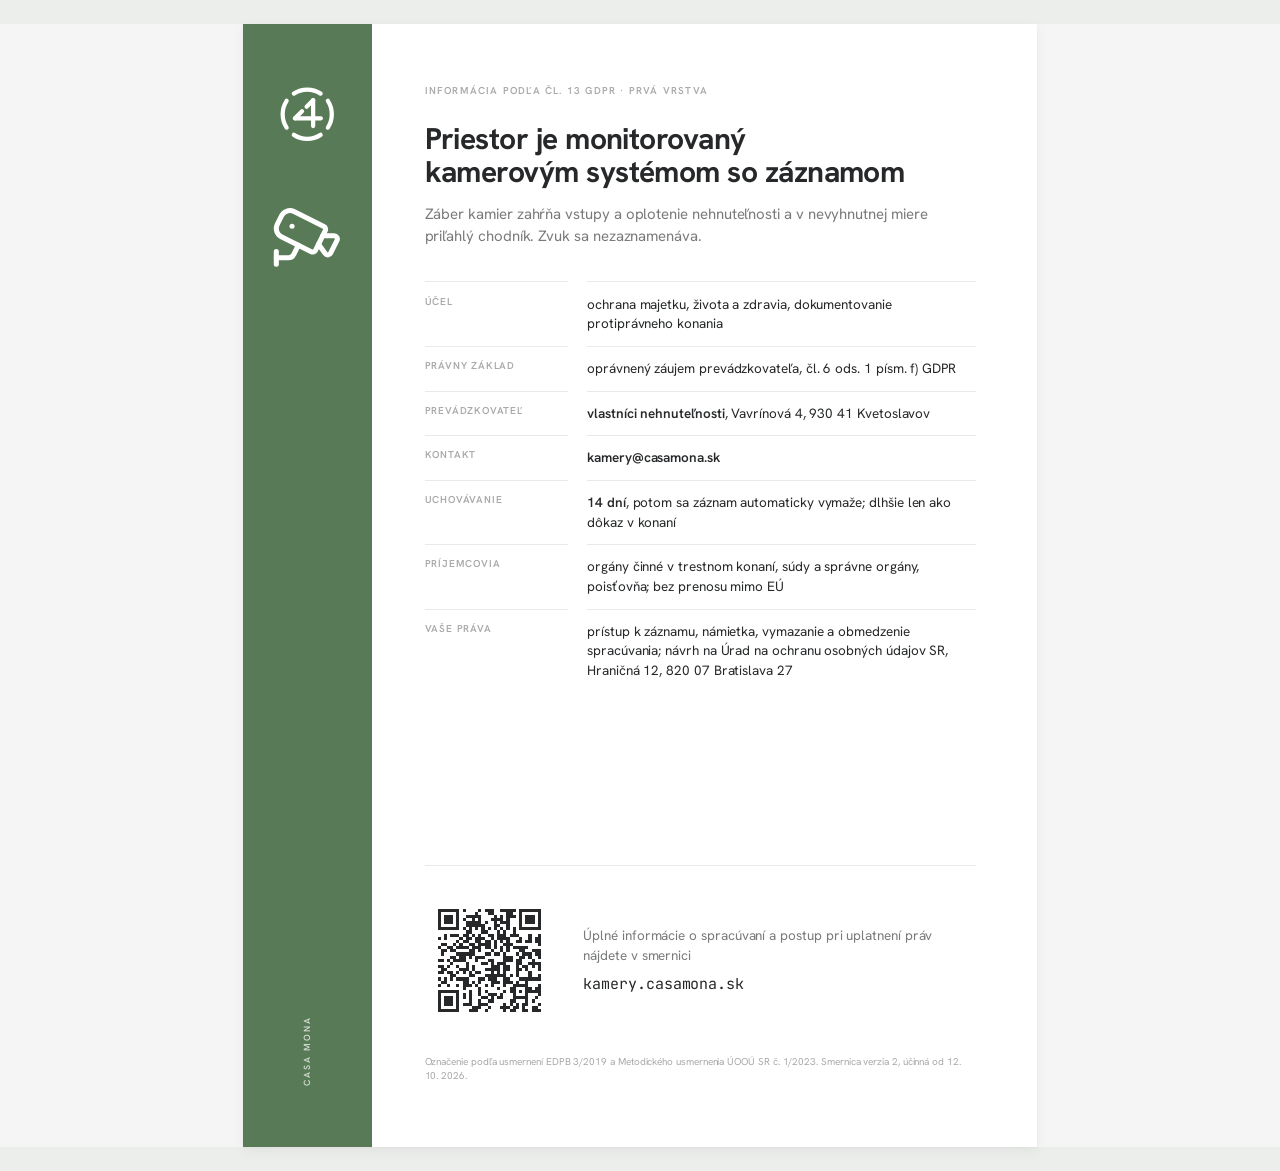
==== tabula.html @ 75944fa1 "Set the directive and the monitored-area sign in the Casa Mona design system" ====
<!doctype html>
<html lang="sk">
<head>
    <meta charset="utf-8">
    <meta name="viewport" content="width=device-width, initial-scale=1">
    <title>Priestor monitorovaný kamerovým systémom — označenie</title>
    <link rel="stylesheet" href="casa-mona/casa-mona.css">
    <link rel="stylesheet" href="tabula.css">
</head>
<body>

<main class="tabula">
<aside class="tabula-pruh">
<svg class="logo" viewBox="0 0 48 48" aria-hidden="true"><g fill="none" stroke="currentColor" stroke-width="3.38" stroke-linecap="round"><path d="M34.62 40.36A19.5 19.5 0 0 1 13.38 40.36"></path><path d="M7.64 34.62A19.5 19.5 0 0 1 7.64 13.38"></path><path d="M13.38 7.64A19.5 19.5 0 0 1 34.62 7.64"></path><path d="M40.36 13.38A19.5 19.5 0 0 1 40.36 34.62"></path></g><g fill="none" stroke="currentColor" stroke-width="4.68" stroke-linecap="round" stroke-linejoin="round" transform="translate(24 24) scale(0.72) translate(-24 -24)"><path d="M30.5 8.5 23.3 15.7"></path><path d="M18.3 20.7 10.5 28.5"></path><path d="M10.5 28.5H39"></path><path d="M30.5 8.5V37"></path></g></svg>
<svg class="pikto" viewBox="0 0 24 24" fill="none" stroke="currentColor" stroke-width="1.6" stroke-linecap="round" stroke-linejoin="round" role="img" aria-label="Kamerový systém"><path d="M16.75 12h3.632a1 1 0 0 1 .894 1.447l-2.034 4.069a1 1 0 0 1-1.708.134l-2.124-2.97"/><path d="M17.106 9.053a1 1 0 0 1 .447 1.341l-3.106 6.211a1 1 0 0 1-1.342.447L3.61 12.3a2.92 2.92 0 0 1-1.3-3.91L3.69 5.6a2.92 2.92 0 0 1 3.92-1.3z"/><path d="M2 19h3.76a2 2 0 0 0 1.8-1.1L9 15"/><path d="M2 21v-4"/><path d="M7 9h.01"/></svg>
<span class="znacka">Casa Mona</span>
</aside>
<div class="tabula-obsah">
<p class="tabula-eyebrow">Informácia podľa čl. 13 GDPR · prvá vrstva</p>
<h1>Priestor je monitorovaný kamerovým systémom so záznamom</h1>
<p class="tabula-sub">Záber kamier zahŕňa vstupy a oplotenie nehnuteľnosti a v nevyhnutnej miere priľahlý chodník. Zvuk sa nezaznamenáva.</p>
<dl>
<dt>Účel</dt><dd>ochrana majetku, života a zdravia, dokumentovanie protiprávneho konania</dd>
<dt>Právny základ</dt><dd>oprávnený záujem prevádzkovateľa, čl. 6 ods. 1 písm. f) GDPR</dd>
<dt>Prevádzkovateľ</dt><dd><b>vlastníci nehnuteľnosti</b>, Vavrínová 4, 930 41 Kvetoslavov</dd>
<dt>Kontakt</dt><dd><b>kamery@casamona.sk</b></dd>
<dt>Uchovávanie</dt><dd><b>14 dní</b>, potom sa záznam automaticky vymaže; dlhšie len ako dôkaz v konaní</dd>
<dt>Príjemcovia</dt><dd>orgány činné v trestnom konaní, súdy a správne orgány, poisťovňa; bez prenosu mimo EÚ</dd>
<dt>Vaše práva</dt><dd>prístup k záznamu, námietka, vymazanie a obmedzenie spracúvania; návrh na Úrad na ochranu osobných údajov SR, Hraničná 12, 820 07 Bratislava 27</dd>
</dl>
<div class="tabula-qr">
<svg viewBox="0 0 41 41" shape-rendering="crispEdges" role="img" aria-label="QR kód s adresou smernice"><path fill="#FFFFFF" d="M0 0h41v41H0z"/><path stroke="#26282A" d="M4 4.5h7m1 0h1m4 0h1m1 0h3m2 0h5m1 0h7M4 5.5h1m5 0h1m5 0h1m3 0h2m4 0h2m2 0h1m5 0h1M4 6.5h1m1 0h3m1 0h1m2 0h5m4 0h1m1 0h1m1 0h3m1 0h1m1 0h3m1 0h1M4 7.5h1m1 0h3m1 0h1m1 0h1m2 0h1m1 0h1m3 0h4m1 0h1m3 0h1m1 0h3m1 0h1M4 8.5h1m1 0h3m1 0h1m2 0h5m1 0h1m2 0h1m1 0h3m3 0h1m1 0h3m1 0h1M4 9.5h1m5 0h1m2 0h6m3 0h2m2 0h1m3 0h1m5 0h1M4 10.5h7m1 0h1m1 0h1m1 0h1m1 0h1m1 0h1m1 0h1m1 0h1m1 0h1m1 0h1m1 0h7M13 11.5h2m3 0h2m3 0h1m1 0h1m2 0h1M6 12.5h1m1 0h3m1 0h2m1 0h1m1 0h1m2 0h2m1 0h3m1 0h3m3 0h1m2 0h1M4 13.5h1m1 0h1m4 0h1m1 0h2m1 0h3m2 0h1m1 0h4m3 0h1m2 0h1m1 0h2M10 14.5h1m1 0h2m2 0h2m1 0h2m1 0h1m1 0h1m1 0h1m2 0h2m1 0h2m1 0h2M5 15.5h2m2 0h1m1 0h1m2 0h2m1 0h4m1 0h1m2 0h3m8 0h1M4 16.5h1m2 0h2m1 0h4m1 0h3m1 0h2m1 0h1m1 0h1m1 0h1m1 0h5M5 17.5h2m1 0h2m4 0h2m1 0h1m3 0h1m2 0h1m1 0h1m3 0h2m2 0h3M5 18.5h1m4 0h6m3 0h2m1 0h2m1 0h1m3 0h1m1 0h3m1 0h2M8 19.5h2m1 0h2m1 0h1m1 0h3m6 0h3m2 0h2m1 0h1m2 0h1M4 20.5h2m1 0h1m1 0h4m3 0h1m3 0h2m3 0h3m1 0h2m3 0h1M8 21.5h1m4 0h1m4 0h2m1 0h1m1 0h3m3 0h2m2 0h4M4 22.5h2m1 0h1m2 0h1m2 0h1m1 0h1m5 0h3m1 0h2m2 0h1m1 0h2m1 0h1m1 0h1M5 23.5h2m4 0h3m1 0h1m3 0h5m1 0h2m2 0h2m1 0h1m3 0h1M4 24.5h2m1 0h2m1 0h1m1 0h1m1 0h1m1 0h2m3 0h1m1 0h1m1 0h1m3 0h1m3 0h1M8 25.5h2m4 0h2m3 0h7m1 0h1m1 0h1m3 0h1m2 0h1M4 26.5h1m1 0h1m1 0h1m1 0h4m3 0h2m1 0h3m2 0h2m3 0h7M5 27.5h2m5 0h2m1 0h1m1 0h1m3 0h3m1 0h3m1 0h1m2 0h1M4 28.5h1m2 0h1m2 0h1m1 0h3m1 0h1m2 0h1m1 0h1m3 0h1m2 0h5m3 0h1M12 29.5h1m4 0h1m5 0h1m3 0h2m3 0h2m1 0h2M4 30.5h7m3 0h1m2 0h1m1 0h1m5 0h1m1 0h2m1 0h1m1 0h5M4 31.5h1m5 0h1m1 0h1m1 0h1m2 0h1m2 0h3m1 0h1m3 0h1m3 0h1m3 0h1M4 32.5h1m1 0h3m1 0h1m1 0h1m1 0h1m3 0h2m1 0h1m1 0h2m3 0h5m2 0h1M4 33.5h1m1 0h3m1 0h1m3 0h1m2 0h1m2 0h2m5 0h2m3 0h1m1 0h1M4 34.5h1m1 0h3m1 0h1m1 0h3m2 0h3m5 0h1m1 0h1m1 0h1m1 0h2m3 0h1M4 35.5h1m5 0h1m4 0h3m2 0h1m3 0h3m1 0h2m1 0h1m2 0h2M4 36.5h7m3 0h3m2 0h1m5 0h1m1 0h2m2 0h2m1 0h3"/></svg>
<p>Úplné informácie o spracúvaní a postup pri uplatnení práv nájdete v smernici<span class="url">kamery.casamona.sk</span></p>
</div>
<p class="tabula-pata">Označenie podľa usmernení EDPB 3/2019 a Metodického usmernenia ÚOOÚ SR č. 1/2023. Smernica verzia 2, účinná od 12. 10. 2026.</p>
</div>
</main>

</body>
</html>
---- casa-mona/casa-mona.css ----
@font-face{font-family:Hanken Grotesk Variable;font-style:normal;font-display:swap;font-weight:100 900;src:url("./pisma/hanken-grotesk-cyrillic-ext-wght-normal.woff2") format("woff2-variations");unicode-range:U+0460-052F,U+1C80-1C8A,U+20B4,U+2DE0-2DFF,U+A640-A69F,U+FE2E-FE2F}@font-face{font-family:Hanken Grotesk Variable;font-style:normal;font-display:swap;font-weight:100 900;src:url("./pisma/hanken-grotesk-vietnamese-wght-normal.woff2") format("woff2-variations");unicode-range:U+0102-0103,U+0110-0111,U+0128-0129,U+0168-0169,U+01A0-01A1,U+01AF-01B0,U+0300-0301,U+0303-0304,U+0308-0309,U+0323,U+0329,U+1EA0-1EF9,U+20AB}@font-face{font-family:Hanken Grotesk Variable;font-style:normal;font-display:swap;font-weight:100 900;src:url("./pisma/hanken-grotesk-latin-ext-wght-normal.woff2") format("woff2-variations");unicode-range:U+0100-02BA,U+02BD-02C5,U+02C7-02CC,U+02CE-02D7,U+02DD-02FF,U+0304,U+0308,U+0329,U+1D00-1DBF,U+1E00-1E9F,U+1EF2-1EFF,U+2020,U+20A0-20AB,U+20AD-20C0,U+2113,U+2C60-2C7F,U+A720-A7FF}@font-face{font-family:Hanken Grotesk Variable;font-style:normal;font-display:swap;font-weight:100 900;src:url("./pisma/hanken-grotesk-latin-wght-normal.woff2") format("woff2-variations");unicode-range:U+0000-00FF,U+0131,U+0152-0153,U+02BB-02BC,U+02C6,U+02DA,U+02DC,U+0304,U+0308,U+0329,U+2000-206F,U+20AC,U+2122,U+2191,U+2193,U+2212,U+2215,U+FEFF,U+FFFD}@font-face{font-family:Hanken Grotesk;font-style:normal;font-display:swap;font-weight:100 900;src:url("./pisma/hanken-grotesk-cyrillic-ext-wght-normal.woff2") format("woff2-variations");unicode-range:U+0460-052F,U+1C80-1C8A,U+20B4,U+2DE0-2DFF,U+A640-A69F,U+FE2E-FE2F}@font-face{font-family:Hanken Grotesk;font-style:normal;font-display:swap;font-weight:100 900;src:url("./pisma/hanken-grotesk-vietnamese-wght-normal.woff2") format("woff2-variations");unicode-range:U+0102-0103,U+0110-0111,U+0128-0129,U+0168-0169,U+01A0-01A1,U+01AF-01B0,U+0300-0301,U+0303-0304,U+0308-0309,U+0323,U+0329,U+1EA0-1EF9,U+20AB}@font-face{font-family:Hanken Grotesk;font-style:normal;font-display:swap;font-weight:100 900;src:url("./pisma/hanken-grotesk-latin-ext-wght-normal.woff2") format("woff2-variations");unicode-range:U+0100-02BA,U+02BD-02C5,U+02C7-02CC,U+02CE-02D7,U+02DD-02FF,U+0304,U+0308,U+0329,U+1D00-1DBF,U+1E00-1E9F,U+1EF2-1EFF,U+2020,U+20A0-20AB,U+20AD-20C0,U+2113,U+2C60-2C7F,U+A720-A7FF}@font-face{font-family:Hanken Grotesk;font-style:normal;font-display:swap;font-weight:100 900;src:url("./pisma/hanken-grotesk-latin-wght-normal.woff2") format("woff2-variations");unicode-range:U+0000-00FF,U+0131,U+0152-0153,U+02BB-02BC,U+02C6,U+02DA,U+02DC,U+0304,U+0308,U+0329,U+2000-206F,U+20AC,U+2122,U+2191,U+2193,U+2212,U+2215,U+FEFF,U+FFFD}@font-face{font-family:JetBrains Mono Variable;font-style:normal;font-display:swap;font-weight:100 800;src:url("./pisma/jetbrains-mono-cyrillic-ext-wght-normal.woff2") format("woff2-variations");unicode-range:U+0460-052F,U+1C80-1C8A,U+20B4,U+2DE0-2DFF,U+A640-A69F,U+FE2E-FE2F}@font-face{font-family:JetBrains Mono Variable;font-style:normal;font-display:swap;font-weight:100 800;src:url("./pisma/jetbrains-mono-cyrillic-wght-normal.woff2") format("woff2-variations");unicode-range:U+0301,U+0400-045F,U+0490-0491,U+04B0-04B1,U+2116}@font-face{font-family:JetBrains Mono Variable;font-style:normal;font-display:swap;font-weight:100 800;src:url("./pisma/jetbrains-mono-greek-wght-normal.woff2") format("woff2-variations");unicode-range:U+0370-0377,U+037A-037F,U+0384-038A,U+038C,U+038E-03A1,U+03A3-03FF}@font-face{font-family:JetBrains Mono Variable;font-style:normal;font-display:swap;font-weight:100 800;src:url("./pisma/jetbrains-mono-vietnamese-wght-normal.woff2") format("woff2-variations");unicode-range:U+0102-0103,U+0110-0111,U+0128-0129,U+0168-0169,U+01A0-01A1,U+01AF-01B0,U+0300-0301,U+0303-0304,U+0308-0309,U+0323,U+0329,U+1EA0-1EF9,U+20AB}@font-face{font-family:JetBrains Mono Variable;font-style:normal;font-display:swap;font-weight:100 800;src:url("./pisma/jetbrains-mono-latin-ext-wght-normal.woff2") format("woff2-variations");unicode-range:U+0100-02BA,U+02BD-02C5,U+02C7-02CC,U+02CE-02D7,U+02DD-02FF,U+0304,U+0308,U+0329,U+1D00-1DBF,U+1E00-1E9F,U+1EF2-1EFF,U+2020,U+20A0-20AB,U+20AD-20C0,U+2113,U+2C60-2C7F,U+A720-A7FF}@font-face{font-family:JetBrains Mono Variable;font-style:normal;font-display:swap;font-weight:100 800;src:url("./pisma/jetbrains-mono-latin-wght-normal.woff2") format("woff2-variations");unicode-range:U+0000-00FF,U+0131,U+0152-0153,U+02BB-02BC,U+02C6,U+02DA,U+02DC,U+0304,U+0308,U+0329,U+2000-206F,U+20AC,U+2122,U+2191,U+2193,U+2212,U+2215,U+FEFF,U+FFFD}@font-face{font-family:JetBrains Mono;font-style:normal;font-display:swap;font-weight:100 800;src:url("./pisma/jetbrains-mono-cyrillic-ext-wght-normal.woff2") format("woff2-variations");unicode-range:U+0460-052F,U+1C80-1C8A,U+20B4,U+2DE0-2DFF,U+A640-A69F,U+FE2E-FE2F}@font-face{font-family:JetBrains Mono;font-style:normal;font-display:swap;font-weight:100 800;src:url("./pisma/jetbrains-mono-cyrillic-wght-normal.woff2") format("woff2-variations");unicode-range:U+0301,U+0400-045F,U+0490-0491,U+04B0-04B1,U+2116}@font-face{font-family:JetBrains Mono;font-style:normal;font-display:swap;font-weight:100 800;src:url("./pisma/jetbrains-mono-greek-wght-normal.woff2") format("woff2-variations");unicode-range:U+0370-0377,U+037A-037F,U+0384-038A,U+038C,U+038E-03A1,U+03A3-03FF}@font-face{font-family:JetBrains Mono;font-style:normal;font-display:swap;font-weight:100 800;src:url("./pisma/jetbrains-mono-vietnamese-wght-normal.woff2") format("woff2-variations");unicode-range:U+0102-0103,U+0110-0111,U+0128-0129,U+0168-0169,U+01A0-01A1,U+01AF-01B0,U+0300-0301,U+0303-0304,U+0308-0309,U+0323,U+0329,U+1EA0-1EF9,U+20AB}@font-face{font-family:JetBrains Mono;font-style:normal;font-display:swap;font-weight:100 800;src:url("./pisma/jetbrains-mono-latin-ext-wght-normal.woff2") format("woff2-variations");unicode-range:U+0100-02BA,U+02BD-02C5,U+02C7-02CC,U+02CE-02D7,U+02DD-02FF,U+0304,U+0308,U+0329,U+1D00-1DBF,U+1E00-1E9F,U+1EF2-1EFF,U+2020,U+20A0-20AB,U+20AD-20C0,U+2113,U+2C60-2C7F,U+A720-A7FF}@font-face{font-family:JetBrains Mono;font-style:normal;font-display:swap;font-weight:100 800;src:url("./pisma/jetbrains-mono-latin-wght-normal.woff2") format("woff2-variations");unicode-range:U+0000-00FF,U+0131,U+0152-0153,U+02BB-02BC,U+02C6,U+02DA,U+02DC,U+0304,U+0308,U+0329,U+2000-206F,U+20AC,U+2122,U+2191,U+2193,U+2212,U+2215,U+FEFF,U+FFFD}@font-face{font-family:Montserrat Variable;font-style:normal;font-display:swap;font-weight:100 900;src:url("./pisma/montserrat-cyrillic-ext-wght-normal.woff2") format("woff2-variations");unicode-range:U+0460-052F,U+1C80-1C8A,U+20B4,U+2DE0-2DFF,U+A640-A69F,U+FE2E-FE2F}@font-face{font-family:Montserrat Variable;font-style:normal;font-display:swap;font-weight:100 900;src:url("./pisma/montserrat-cyrillic-wght-normal.woff2") format("woff2-variations");unicode-range:U+0301,U+0400-045F,U+0490-0491,U+04B0-04B1,U+2116}@font-face{font-family:Montserrat Variable;font-style:normal;font-display:swap;font-weight:100 900;src:url("./pisma/montserrat-vietnamese-wght-normal.woff2") format("woff2-variations");unicode-range:U+0102-0103,U+0110-0111,U+0128-0129,U+0168-0169,U+01A0-01A1,U+01AF-01B0,U+0300-0301,U+0303-0304,U+0308-0309,U+0323,U+0329,U+1EA0-1EF9,U+20AB}@font-face{font-family:Montserrat Variable;font-style:normal;font-display:swap;font-weight:100 900;src:url("./pisma/montserrat-latin-ext-wght-normal.woff2") format("woff2-variations");unicode-range:U+0100-02BA,U+02BD-02C5,U+02C7-02CC,U+02CE-02D7,U+02DD-02FF,U+0304,U+0308,U+0329,U+1D00-1DBF,U+1E00-1E9F,U+1EF2-1EFF,U+2020,U+20A0-20AB,U+20AD-20C0,U+2113,U+2C60-2C7F,U+A720-A7FF}@font-face{font-family:Montserrat Variable;font-style:normal;font-display:swap;font-weight:100 900;src:url("./pisma/montserrat-latin-wght-normal.woff2") format("woff2-variations");unicode-range:U+0000-00FF,U+0131,U+0152-0153,U+02BB-02BC,U+02C6,U+02DA,U+02DC,U+0304,U+0308,U+0329,U+2000-206F,U+20AC,U+2122,U+2191,U+2193,U+2212,U+2215,U+FEFF,U+FFFD}@font-face{font-family:Montserrat;font-style:normal;font-display:swap;font-weight:100 900;src:url("./pisma/montserrat-cyrillic-ext-wght-normal.woff2") format("woff2-variations");unicode-range:U+0460-052F,U+1C80-1C8A,U+20B4,U+2DE0-2DFF,U+A640-A69F,U+FE2E-FE2F}@font-face{font-family:Montserrat;font-style:normal;font-display:swap;font-weight:100 900;src:url("./pisma/montserrat-cyrillic-wght-normal.woff2") format("woff2-variations");unicode-range:U+0301,U+0400-045F,U+0490-0491,U+04B0-04B1,U+2116}@font-face{font-family:Montserrat;font-style:normal;font-display:swap;font-weight:100 900;src:url("./pisma/montserrat-vietnamese-wght-normal.woff2") format("woff2-variations");unicode-range:U+0102-0103,U+0110-0111,U+0128-0129,U+0168-0169,U+01A0-01A1,U+01AF-01B0,U+0300-0301,U+0303-0304,U+0308-0309,U+0323,U+0329,U+1EA0-1EF9,U+20AB}@font-face{font-family:Montserrat;font-style:normal;font-display:swap;font-weight:100 900;src:url("./pisma/montserrat-latin-ext-wght-normal.woff2") format("woff2-variations");unicode-range:U+0100-02BA,U+02BD-02C5,U+02C7-02CC,U+02CE-02D7,U+02DD-02FF,U+0304,U+0308,U+0329,U+1D00-1DBF,U+1E00-1E9F,U+1EF2-1EFF,U+2020,U+20A0-20AB,U+20AD-20C0,U+2113,U+2C60-2C7F,U+A720-A7FF}@font-face{font-family:Montserrat;font-style:normal;font-display:swap;font-weight:100 900;src:url("./pisma/montserrat-latin-wght-normal.woff2") format("woff2-variations");unicode-range:U+0000-00FF,U+0131,U+0152-0153,U+02BB-02BC,U+02C6,U+02DA,U+02DC,U+0304,U+0308,U+0329,U+2000-206F,U+20AC,U+2122,U+2191,U+2193,U+2212,U+2215,U+FEFF,U+FFFD}:root{--gray-25:#FBFCFB;--gray-50:#F4F5F4;--gray-100:#ECEEEC;--gray-200:#E0E2E0;--gray-300:#C8CBC8;--gray-400:#A7A5A0;--gray-500:#898781;--gray-600:#6B6964;--gray-700:#4E4D49;--gray-800:#37383A;--gray-900:#26282A;--gray-950:#1B1D1F;--ink:#26282A;--accent-200:#D1DFCD;--accent-300:#A6C29F;--accent-400:#7C9F72;--accent:#587A56;--accent-hover:#486A46;--accent-active:#3F5D3E;--accent-700:#354E33;--on-accent:#FFFFFF;--btn-bg:var(--accent);--btn-bg-hover:var(--accent-hover);--btn-bg-active:var(--accent-active);--btn-fg:#FFFFFF;--tint-accent:rgba(88,122,86,.12);--tint-accent-strong:rgba(88,122,86,.22);--state-light:#DE9E33;--state-light-fg:#9C6E1E;--tint-light:rgba(222,158,51,.16);--state-heat:#C24E2E;--tint-heat:rgba(194,78,46,.14);--state-cool:#3E7EB8;--tint-cool:rgba(62,126,184,.13);--state-media:#7E6BAE;--tint-media:rgba(126,107,174,.13);--success:#3F8A5A;--tint-success:rgba(63,138,90,.13);--warning:#C9873B;--warning-fg:#A9701F;--tint-warning:rgba(201,135,59,.15);--danger:#C2453A;--tint-danger:rgba(194,69,58,.12);--tint-danger-strong:rgba(194,69,58,.2);--info:#3E7EB8;--tint-info:rgba(62,126,184,.13);--bg-canvas:var(--gray-50);--surface-card:#FFFFFF;--surface-raised:#FFFFFF;--surface-sunken:#E8EAE8;--surface-thumb:#FFFFFF;--surface-nav:#587A56;--nav-fg-1:#FFFFFF;--nav-fg-2:rgba(255,255,255,.82);--nav-fg-3:rgba(255,255,255,.58);--nav-fg-4:rgba(255,255,255,.34);--nav-separator:rgba(255,255,255,.16);--nav-fill-1:rgba(255,255,255,.12);--nav-fill-2:rgba(255,255,255,.2);--nav-fill-3:rgba(255,255,255,.28);--fg-1:var(--ink);--fg-2:rgba(38,40,42,.62);--fg-3:rgba(38,40,42,.4);--fg-4:rgba(38,40,42,.24);--separator:rgba(38,40,42,.1);--fill-1:rgba(38,40,42,.05);--fill-2:rgba(38,40,42,.08);--fill-3:rgba(38,40,42,.13);--stroke-card:rgba(38,40,42,.24);--bars-off:var(--gray-500);--material-bar:rgba(244,245,244,.84);--scrim:rgba(21,22,24,.4);--knob:#FFFFFF}[data-theme=dark]{--ink:#F2F1EF;--accent:#7FA477;--accent-hover:#8DB285;--accent-active:#719664;--tint-accent:rgba(127,164,119,.18);--tint-accent-strong:rgba(127,164,119,.3);--btn-bg:var(--accent);--btn-bg-hover:var(--accent-hover);--btn-bg-active:var(--accent-active);--btn-fg:#1D1E1D;--state-light:#E8B04C;--state-light-fg:#E8B04C;--tint-light:rgba(232,176,76,.2);--state-heat:#D6603C;--tint-heat:rgba(214,96,60,.2);--state-cool:#5FA3DE;--tint-cool:rgba(95,163,222,.18);--state-media:#9887C6;--tint-media:rgba(152,135,198,.18);--success:#66BB84;--tint-success:rgba(102,187,132,.16);--warning:#DCA452;--warning-fg:#DCA452;--tint-warning:rgba(220,164,82,.18);--danger:#E06B5E;--tint-danger:rgba(224,107,94,.16);--tint-danger-strong:rgba(224,107,94,.28);--info:#5FA3DE;--tint-info:rgba(95,163,222,.18);--bg-canvas:#1D1E1D;--surface-card:#262726;--surface-raised:#303130;--surface-sunken:#171817;--surface-thumb:#3D3E3C;--surface-nav:#191A19;--nav-fg-1:#F2F1EF;--nav-fg-2:rgba(242,241,239,.64);--nav-fg-3:rgba(242,241,239,.42);--nav-fg-4:rgba(242,241,239,.26);--nav-separator:rgba(242,241,239,.12);--nav-fill-1:rgba(242,241,239,.06);--nav-fill-2:rgba(242,241,239,.1);--nav-fill-3:rgba(242,241,239,.15);--fg-1:#F2F1EF;--fg-2:rgba(242,241,239,.64);--fg-3:rgba(242,241,239,.42);--fg-4:rgba(242,241,239,.26);--separator:rgba(242,241,239,.12);--fill-1:rgba(242,241,239,.06);--fill-2:rgba(242,241,239,.1);--fill-3:rgba(242,241,239,.15);--stroke-card:rgba(242,241,239,.08);--bars-off:var(--gray-400);--material-bar:rgba(29,30,29,.78);--scrim:rgba(0,0,0,.5);--knob:#F2F1EF}:root{--font-ui:"Hanken Grotesk",-apple-system,BlinkMacSystemFont,"Segoe UI",sans-serif;--font-mono:"JetBrains Mono",ui-monospace,SFMono-Regular,Menlo,monospace;--font-panel:"Montserrat",var(--font-ui);--text-hero:56px;--text-large-title:34px;--text-title1:28px;--text-title2:22px;--text-title3:20px;--text-headline:17px;--text-body:17px;--text-callout:16px;--text-subhead:15px;--text-footnote:13px;--text-caption:12px;--text-caption2:11px;--text-tile-name:14px;--text-tile-state:12px;--lh-hero:1.04;--lh-large-title:1.18;--lh-title1:1.2;--lh-title2:1.25;--lh-title3:1.3;--lh-headline:1.3;--lh-body:1.45;--ls-hero:-.022em;--ls-large-title:-.016em;--ls-title1:-.014em;--ls-title2:-.012em;--ls-title3:-.01em;--ls-headline:-.006em;--ls-body:-.004em;--ls-label:.06em;--w-light:300;--w-regular:400;--w-medium:500;--w-semibold:600;--w-bold:700}:root{--sp-2:2px;--sp-4:4px;--sp-8:8px;--sp-12:12px;--sp-16:16px;--sp-20:20px;--sp-24:24px;--sp-32:32px;--sp-40:40px;--sp-48:48px;--sp-64:64px;--h-control-sm:32px;--h-control-md:40px;--h-control-lg:50px;--page-max:1200px}:root{--r-8:8px;--r-10:10px;--r-12:12px;--r-16:16px;--r-20:20px;--r-28:28px;--r-full:999px;--radius-control:10px;--radius-tile:14px;--radius-card:16px;--radius-sheet:24px;--radius-chip:999px}:root{--shadow-1:0 1px 2px rgba(21,22,24,.03),0 4px 14px rgba(21,22,24,.05);--shadow-2:0 2px 8px rgba(21,22,24,.07),0 12px 32px rgba(21,22,24,.12);--shadow-knob:0 1px 2px rgba(21,22,24,.16),0 3px 8px rgba(21,22,24,.12)}[data-theme=dark]{--shadow-1:0 1px 2px rgba(0,0,0,.28),0 4px 14px rgba(0,0,0,.3);--shadow-2:0 2px 8px rgba(0,0,0,.38),0 12px 32px rgba(0,0,0,.46);--shadow-knob:0 1px 2px rgba(0,0,0,.4),0 3px 8px rgba(0,0,0,.3)}:root{--ease-out:cubic-bezier(.25,1,.5,1);--ease-in-out:cubic-bezier(.45,0,.15,1);--ease-sheet:cubic-bezier(.32,.72,0,1);--t-fast:.12s;--t-base:.2s;--t-slow:.32s;--t-sheet:.48s;--press-scale:.97;--blur-material:saturate(1.8) blur(20px)}*,*:before,*:after{box-sizing:border-box}body{margin:0;font-family:var(--font-ui);font-size:var(--text-body);line-height:var(--lh-body);letter-spacing:var(--ls-body);background:var(--bg-canvas);color:var(--fg-1);-webkit-font-smoothing:antialiased;text-rendering:optimizeLegibility}a{color:var(--accent);text-decoration:none}a:hover{color:var(--accent-hover)}input::placeholder{color:var(--fg-3)}.no-scrollbar{scrollbar-width:none;-ms-overflow-style:none}.no-scrollbar::-webkit-scrollbar{display:none}::selection{background:var(--tint-accent-strong)}doc-page{--bg-canvas:#FFFFFF;--surface-card:#FFFFFF;--surface-raised:#FFFFFF;--surface-sunken:#F4F5F4;--surface-thumb:#FFFFFF;--material-bar:#FFFFFF}@media print{:root{--bg-canvas:#FFFFFF;--surface-card:#FFFFFF;--surface-raised:#FFFFFF;--surface-sunken:#F4F5F4;--material-bar:#FFFFFF}}.cm-button{--cm-button-bg:var(--btn-bg);--cm-button-hover:var(--btn-bg-hover);--cm-button-active:var(--btn-bg-active);--cm-button-fg:var(--btn-fg);display:inline-flex;align-items:center;justify-content:center;gap:7px;height:44px;padding:0 18px;border:none;border-radius:var(--radius-control);background:var(--cm-button-bg);color:var(--cm-button-fg);font-family:var(--font-ui);font-size:15px;font-weight:600;letter-spacing:-.006em;line-height:1;cursor:pointer;transition:background var(--t-fast) var(--ease-out),transform var(--t-fast) var(--ease-out)}.cm-button[data-size=sm]{padding:0 14px;font-size:13px;gap:6px}.cm-button[data-size=lg]{height:50px;padding:0 22px;font-size:17px;gap:8px}.cm-button svg{display:inline-flex;width:17px;height:17px;flex:none}.cm-button[data-size=sm] svg{width:15px;height:15px}.cm-button[data-size=lg] svg{width:19px;height:19px}.cm-button svg[data-icon=""]{display:none}.cm-button[data-variant=plain],.cm-button[data-variant=destructive]{--cm-button-bg:transparent;--cm-button-hover:var(--fill-1);--cm-button-active:var(--fill-2);--cm-button-fg:var(--accent)}.cm-button[data-variant=neutral]{--cm-button-bg:var(--fill-2);--cm-button-hover:var(--fill-3);--cm-button-active:var(--fill-3);--cm-button-fg:var(--fg-1)}.cm-button[data-variant=destructive]{--cm-button-fg:var(--danger);border:1px solid var(--danger)}.cm-button[data-full-width=true]{display:flex;width:100%}.cm-button:disabled{opacity:.4;cursor:default}.cm-button:not(:disabled):hover{background:var(--cm-button-hover)}.cm-button:not(:disabled):active{background:var(--cm-button-active)}.cm-button:not(:disabled):not([data-full-width=true]):active{transform:scale(var(--press-scale))}.cm-button:focus-visible{outline:2px solid var(--accent);outline-offset:3px}.cm-icon-button{display:inline-flex;align-items:center;justify-content:center;width:44px;height:44px;flex:none;border:none;border-radius:var(--radius-control);background:var(--fill-1);color:var(--fg-2);cursor:pointer;transition:background var(--t-fast) var(--ease-out),transform var(--t-fast) var(--ease-out)}.cm-icon-button svg{width:19px;height:19px;flex:none}.cm-icon-button[data-size=sm] svg{width:16px;height:16px}.cm-icon-button[data-size=lg]{width:48px;height:48px}.cm-icon-button[data-size=lg] svg{width:22px;height:22px}.cm-icon-button[data-variant=ghost]{background:transparent}.cm-icon-button:not(:disabled):hover{background:var(--fill-2)}.cm-icon-button:not(:disabled):active{transform:scale(var(--press-scale))}.cm-icon-button:disabled{opacity:.4;cursor:default}.cm-icon-button:focus-visible{outline:2px solid var(--accent);outline-offset:3px}.cm-camera-player,.cm-camera-viewer{background:#000;color:#fff;border-radius:var(--radius-card);overflow:hidden;font-family:var(--font-ui)}.cm-camera-image{position:relative;aspect-ratio:16/9}.cm-camera-placeholder{position:absolute;inset:0;display:grid;place-items:center;color:#ffffff47;font-size:13px}.cm-camera-top{position:absolute;inset-inline:0;inset-block-start:0;display:flex;align-items:center;gap:8px;padding:8px 12px;background:#00000073}.cm-camera-name{flex:1;font-size:15px;font-weight:600;letter-spacing:-.006em}.cm-camera-viewer .cm-camera-name{overflow:hidden;white-space:nowrap;text-overflow:ellipsis}.cm-camera-date{font-size:12px;color:#ffffffb8}.cm-camera-button{display:inline-flex;align-items:center;justify-content:center;width:44px;height:44px;flex:none;border:none;border-radius:var(--radius-control);background:transparent;color:#fff;cursor:pointer;transform:scale(1);transition:background var(--t-fast) var(--ease-out),transform var(--t-fast) var(--ease-out)}.cm-camera-button:active{transform:scale(var(--press-scale))}.cm-camera-player button:focus-visible,.cm-camera-viewer button:focus-visible,.cm-camera-timeline:focus-visible,.cm-camera-thumb:focus-visible,.cm-picture-glance button:focus-visible{outline:2px solid var(--accent);outline-offset:-2px}.cm-player-console{background:#0000008c;padding:10px 12px 12px}.cm-camera-timeline{position:relative;display:flex;align-items:stretch;gap:2px;height:34px;cursor:pointer;touch-action:none}.cm-camera-tick{flex:1;border-radius:1px;background:#fff3;align-self:center;height:62%}.cm-camera-tick[data-played=true]{background:#ffffff9e}.cm-camera-tick:not([data-kind=""]){background:var(--event-color);align-self:stretch;height:100%}.cm-camera-playhead{position:absolute;inset-block:-3px;width:3px;margin-left:-1.5px;border-radius:2px;background:#fff}.cm-camera-axis{display:flex;justify-content:space-between;margin-top:6px;font-size:10px;color:#ffffff80;font-variant-numeric:tabular-nums}.cm-player-controls{display:flex;align-items:center;flex-wrap:wrap;gap:6px 12px;margin-top:2px;margin-inline:-8px}.cm-camera-time{font-size:12px;color:#fffc;font-variant-numeric:tabular-nums}.cm-camera-time>span{color:#fff6}.cm-player-tools{display:flex;align-items:center;gap:12px;flex:0 0 auto;margin-inline-start:auto}.cm-camera-text-button{display:inline-flex;align-items:center;justify-content:center;gap:6px;height:44px;padding:0 14px;border:none;border-radius:var(--radius-control);background:#ffffff24;color:#fff;font-size:12px;font-weight:600;font-family:inherit;cursor:pointer;font-variant-numeric:tabular-nums;white-space:nowrap}.cm-camera-live-dot{width:7px;height:7px;border-radius:50%;background:var(--danger);flex:none}.cm-camera-legend{display:flex;flex-wrap:wrap;gap:4px 14px;margin-top:10px;padding-top:10px;border-top:1px solid rgb(255 255 255 / .12)}.cm-camera-legend>span{display:inline-flex;align-items:center;gap:6px;font-size:11px;color:#ffffffb3}.cm-camera-legend i{width:3px;height:12px;border-radius:1px}.cm-camera-side{position:absolute;inset-block:0;display:flex;align-items:center;pointer-events:none;transition:opacity var(--t-base) var(--ease-out)}.cm-camera-prev{inset-inline-start:8px}.cm-camera-next{inset-inline-end:8px}.cm-camera-side button{width:48px;height:48px;background:#00000073;pointer-events:auto}.cm-camera-viewer .cm-camera-top{transition:opacity var(--t-base) var(--ease-out)}.cm-camera-viewer[data-idle=true] :is(.cm-camera-top,.cm-camera-side){opacity:0;pointer-events:none}.cm-viewer-console{background:#0000008c;padding:8px 12px}.cm-viewer-controls{display:flex;align-items:center;gap:12px;flex-wrap:wrap;margin-inline:-8px}.cm-viewer-controls .cm-camera-live-dot{width:8px;height:8px;margin-inline-start:4px}.cm-viewer-status{flex:1;font-size:12px;color:#fffc;font-variant-numeric:tabular-nums}.cm-camera-thumb{position:relative;display:block;width:100%;padding:0;border:none;border-radius:var(--radius-tile);overflow:hidden;background:#000;color:#fff;aspect-ratio:16/9;cursor:pointer;font-family:var(--font-ui);text-align:left;box-shadow:var(--shadow-1);transition:box-shadow var(--t-base) var(--ease-out)}.cm-camera-thumb:hover{box-shadow:var(--shadow-2)}.cm-camera-thumb[data-unavailable=true]{opacity:.5}.cm-thumb-image{position:absolute;inset:0;display:grid;place-items:center;color:#ffffff42;font-size:12px}.cm-thumb-event{position:absolute;inset-block-start:8px;inset-inline-end:8px;padding:3px 7px;border-radius:var(--radius-chip);background:#0000008c;font-size:10px;font-weight:600}.cm-thumb-footer{position:absolute;inset-inline:0;inset-block-end:0;display:flex;align-items:center;gap:6px;padding:7px 10px;background:#00000073}.cm-thumb-footer .cm-camera-live-dot{width:6px;height:6px}.cm-thumb-name{flex:1;min-width:0;font-size:12px;font-weight:600;white-space:nowrap;overflow:hidden;text-overflow:ellipsis}.cm-thumb-place{font-size:11px;color:#fff9}.cm-picture-glance{position:relative;border-radius:var(--radius-card);overflow:hidden;background:var(--surface-sunken);aspect-ratio:16/9;color:#fff;font-family:var(--font-ui);box-shadow:var(--shadow-1)}.cm-picture-media{position:absolute;inset:0;display:grid;place-items:center;color:var(--fg-4);font-size:12px;background:transparent;border:none;padding:0;width:100%;font-family:inherit}.cm-picture-glance button.cm-picture-media{cursor:pointer;line-height:inherit}.cm-picture-header{position:absolute;inset-inline:0;inset-block-start:0;padding:9px 12px;background:#0000006b;pointer-events:none}.cm-picture-header>div{font-size:14px;font-weight:600;letter-spacing:-.006em}.cm-picture-header>span{display:block;font-size:11px;color:#ffffffb8;margin-top:1px}.cm-picture-entities{position:absolute;inset-inline:0;inset-block-end:0;display:flex;align-items:center;gap:2px;padding:6px 8px;background:#0000006b}.cm-picture-entities button{display:inline-flex;align-items:center;gap:6px;min-height:32px;padding:0 8px;border:none;border-radius:var(--radius-control);background:transparent;cursor:pointer;font-family:inherit;font-size:12px;font-variant-numeric:tabular-nums}.cm-doorbell{width:100%;max-width:420px;background:var(--surface-card);border:1px solid var(--stroke-card);border-radius:var(--radius-card);box-shadow:var(--shadow-2);overflow:hidden;font-family:var(--font-ui)}.cm-doorbell-image{position:relative;aspect-ratio:16/9;background:#000;color:#fff;display:grid;place-items:center}.cm-doorbell-image>span:first-child{color:#ffffff47;font-size:13px}.cm-doorbell-ring{position:absolute;inset-inline-start:12px;inset-block-start:12px;display:inline-flex;align-items:center;gap:6px;padding:4px 9px;border-radius:var(--radius-chip);background:#0000008c;font-size:11px;font-weight:600}.cm-doorbell-content{padding:14px}.cm-doorbell-heading{display:flex;align-items:baseline;gap:8px}.cm-doorbell-heading>span{flex:1;font-size:15px;font-weight:600;letter-spacing:-.006em}.cm-doorbell-heading>time{font-size:12px;color:var(--fg-3);font-variant-numeric:tabular-nums}.cm-doorbell-actions{display:flex;gap:8px;margin-top:12px}.cm-doorbell-actions>[data-action=talk],.cm-doorbell-actions>[data-action=unlock]{flex:1}.cm-datetime{font-family:var(--font-ui)}.cm-datetime-label{font-size:10px;font-weight:600;letter-spacing:var(--ls-label);text-transform:uppercase;color:var(--fg-3);margin-bottom:6px}.cm-datetime-label:empty{display:none}.cm-datetime-fields{display:flex;gap:8px}.cm-datetime-fields label{display:flex;align-items:center;gap:8px;flex:1;min-height:44px;padding:0 12px;border:1px solid var(--separator);border-radius:var(--radius-control);background:var(--surface-card)}.cm-datetime-fields label:has(input:disabled){opacity:.5}.cm-datetime-fields label:focus-within{outline:2px solid var(--accent);outline-offset:2px}.cm-datetime input{flex:1;min-width:0;border:none;outline:none;background:transparent;font-family:inherit;font-size:15px;color:var(--fg-1);font-variant-numeric:tabular-nums}.cm-datetime svg{width:16px;height:16px;flex:none;color:var(--fg-3)}.cm-datetime[data-mode=datetime] .cm-datetime-time{max-width:140px}.cm-datetime[data-mode=date] .cm-datetime-time,.cm-datetime[data-mode=time] .cm-datetime-date{display:none}.cm-input{display:flex;flex-direction:column;gap:6px;font-family:var(--font-ui)}.cm-input-label{font-size:13px;font-weight:600;color:var(--fg-2)}.cm-input-label:empty,.cm-input-error:empty,.cm-input-hint:empty{display:none}.cm-input-box{display:flex;align-items:center;gap:8px;height:var(--h-control-md);padding:0 12px;border-radius:var(--radius-control);background:var(--fill-1);border:1px solid transparent;transition:background var(--t-fast) var(--ease-out),border var(--t-fast) var(--ease-out),box-shadow var(--t-fast) var(--ease-out)}.cm-input-box:focus-within{background:var(--surface-card);border-color:var(--accent);box-shadow:0 0 0 3px var(--tint-accent)}.cm-input:not([data-error=""]) .cm-input-box{border-color:var(--danger)}.cm-input:not([data-error=""]) .cm-input-box:focus-within{box-shadow:0 0 0 3px var(--tint-danger)}.cm-input-box:has(input:disabled){opacity:.4}.cm-input-box input{flex:1;min-width:0;border:none;outline:none;background:transparent;font-family:inherit;font-size:15px;letter-spacing:-.004em;color:var(--fg-1)}.cm-input svg{width:17px;height:17px;flex:none;color:var(--fg-3)}.cm-input svg[data-icon=""]{display:none}.cm-input-hint,.cm-input-error{font-size:12px;color:var(--fg-3)}.cm-input-error{color:var(--danger)}.cm-input:not([data-error=""]) .cm-input-hint{display:none}.cm-search{display:flex;align-items:center;gap:8px;min-height:44px;padding:0 12px;border:1px solid var(--separator);border-radius:var(--radius-chip);background:var(--surface-card);font-family:var(--font-ui)}.cm-search:focus-within{border-color:var(--accent)}.cm-search>svg{width:17px;height:17px;flex:none;color:var(--fg-3)}.cm-search input{flex:1;min-width:0;border:none;outline:none;background:transparent;font-family:inherit;font-size:15px;color:var(--fg-1)}.cm-search input::-webkit-search-cancel-button{display:none}.cm-search button{width:30px;height:30px;display:grid;place-items:center;border:none;border-radius:50%;background:var(--fill-1);color:var(--fg-2);cursor:pointer}.cm-search button svg{width:14px;height:14px}.cm-search:has(input:placeholder-shown) button{display:none}.cm-search button:focus-visible{outline:2px solid var(--accent);outline-offset:2px}.cm-segments{display:inline-flex;padding:2px;gap:2px;background:var(--fill-2);border-radius:var(--r-10)}.cm-segments[data-grow=true]{display:flex}.cm-segments [role=tab]{display:flex;align-items:center;justify-content:center;gap:6px;height:44px;padding:0 14px;border:none;border-radius:var(--r-8);cursor:pointer;background:transparent;color:var(--fg-2);font-family:var(--font-ui);font-size:14px;font-weight:600;letter-spacing:-.004em;white-space:nowrap;transition:background var(--t-fast) var(--ease-out),color var(--t-fast) var(--ease-out),box-shadow var(--t-fast) var(--ease-out)}.cm-segments[data-grow=true] [role=tab]{flex:1}.cm-segments[data-size=sm] [role=tab]{padding:0 10px;font-size:13px}.cm-segments [role=tab][aria-selected=true]{background:var(--surface-thumb);color:var(--fg-1);box-shadow:inset 0 0 0 1px var(--separator)}.cm-segments [role=tab]:focus-visible{outline:2px solid var(--accent);outline-offset:1px}.cm-segments svg{width:15px;height:15px;flex:none}.cm-select{position:relative;display:block;width:100%;font-family:var(--font-ui)}.cm-select[data-full-width=false]{width:auto}.cm-select-label{display:block;font-size:10px;font-weight:600;letter-spacing:var(--ls-label);text-transform:uppercase;color:var(--fg-3);margin-bottom:6px}.cm-select-label:empty{display:none}.cm-select-box{position:relative;display:block}.cm-select select{appearance:none;width:100%;min-height:44px;padding:0 37px 0 12px;border:1px solid var(--separator);border-radius:var(--radius-control);background:var(--surface-card);color:var(--fg-1);font-family:inherit;font-size:15px;text-align:start;cursor:pointer}.cm-select select:focus-visible{outline:2px solid var(--accent);outline-offset:2px}.cm-select select:disabled{opacity:.5;cursor:not-allowed}.cm-select svg{position:absolute;pointer-events:none;right:12px;top:50%;transform:translateY(-50%);width:17px;height:17px;color:var(--fg-3)}.cm-slider{--cm-tone:var(--state-light);--cm-progress:clamp(0%,calc((var(--cm-value) - var(--cm-min)) * 100% / (var(--cm-max) - var(--cm-min))),100%);display:grid;grid-template-columns:auto 1fr auto;align-items:center;column-gap:8px;background:var(--surface-card);border:1px solid var(--stroke-card);border-radius:var(--radius-tile);box-shadow:var(--shadow-1);padding:12px 16px;font-family:var(--font-ui)}.cm-slider[data-disabled=true]{opacity:.4}.cm-slider-icon{width:16px;height:16px;flex:none;color:var(--cm-tone);transition:color var(--t-base) var(--ease-out)}.cm-slider-icon[data-icon=""]{display:none}.cm-slider-label{grid-column:2;font-size:var(--text-tile-name);font-weight:600;letter-spacing:-.004em;color:var(--fg-1);white-space:nowrap;overflow:hidden;text-overflow:ellipsis}.cm-slider:not(:has(svg[data-icon]:not([data-icon=""]))) .cm-slider-label{grid-column:1/3}.cm-slider output{grid-column:3;font-size:13px;font-weight:500;font-variant-numeric:tabular-nums;color:var(--fg-2)}.cm-slider[data-show-value=false] output{display:none}.cm-slider-control{position:relative;grid-column:1/-1;min-width:0;height:46px;margin:0 0 -8px;display:flex;align-items:center;touch-action:none;user-select:none}.cm-slider-rail{position:relative;height:22px;width:100%;background:repeating-linear-gradient(90deg,var(--fill-3) 0 3px,transparent 3px 9px)}.cm-slider-fill{position:absolute;inset:0 auto 0 0;width:var(--cm-progress);background:repeating-linear-gradient(90deg,var(--cm-tone) 0 3px,transparent 3px 9px)}.cm-slider-mark{display:none}.cm-slider input{position:absolute;inset:0;width:100%;height:100%;margin:0;opacity:0;cursor:ew-resize;appearance:none}.cm-slider input::-webkit-slider-thumb{appearance:none;width:3px;height:44px}.cm-slider input::-moz-range-thumb{width:3px;height:44px;border:0}.cm-slider input:disabled{cursor:default}.cm-slider-control:has(input:focus-visible){outline:2px solid var(--accent);outline-offset:3px}.cm-slider[data-variant=inline]{--cm-tone:var(--fg-2);display:flex;gap:12px;min-height:44px;padding:0;border:0;border-radius:0;box-shadow:none;background:transparent}.cm-slider[data-variant=inline] .cm-slider-label{display:none}.cm-slider[data-variant=inline] .cm-slider-control{flex:1;height:44px;margin:0;order:1}.cm-slider[data-variant=inline] output{min-width:44px;text-align:right;order:2}.cm-slider[data-variant=inline] .cm-slider-rail{height:12px}.cm-slider[data-variant=inline] .cm-slider-icon{width:18px;height:18px;color:var(--fg-3)}.cm-slider[data-variant=inline] .cm-slider-mark{display:block;position:absolute;top:-3px;bottom:-3px;left:var(--cm-progress);width:3px;margin-left:-1.5px;border-radius:var(--r-full);background:var(--fg-1)}.cm-slider[data-tone=neutral]{--cm-tone:var(--fg-2)}.cm-slider[data-tone=light]{--cm-tone:var(--state-light)}.cm-slider[data-tone=heat]{--cm-tone:var(--state-heat)}.cm-slider[data-tone=cool]{--cm-tone:var(--state-cool)}.cm-slider[data-tone=media]{--cm-tone:var(--state-media)}.cm-switch{--switch-w:51px;--switch-h:31px;--switch-knob:27px;--switch-pad:7px;position:relative;display:inline-block;flex:none;width:var(--switch-w);height:var(--switch-h)}.cm-switch[data-size=sm]{--switch-w:40px;--switch-h:24px;--switch-knob:20px;--switch-pad:10px}.cm-switch input{position:absolute;z-index:1;left:0;top:calc(-1 * var(--switch-pad));width:100%;height:calc(100% + 2 * var(--switch-pad));opacity:0;margin:0;cursor:pointer}.cm-switch-track{display:block;width:100%;height:100%;padding:2px;box-sizing:border-box;border-radius:var(--r-full);background:var(--fill-3);transition:background var(--t-base) var(--ease-out)}.cm-switch-track span{display:block;width:var(--switch-knob);height:var(--switch-knob);border-radius:50%;background:var(--knob);box-shadow:var(--shadow-knob);transition:transform var(--t-base) var(--ease-out)}.cm-switch input:checked+.cm-switch-track{background:var(--accent)}.cm-switch input:checked+.cm-switch-track span{transform:translate(calc(var(--switch-w) - var(--switch-knob) - 4px))}.cm-switch input:disabled{cursor:default}.cm-switch input:disabled+.cm-switch-track{opacity:.4}.cm-switch input:focus-visible+.cm-switch-track{outline:2px solid var(--accent);outline-offset:3px}.cm-tabs{display:flex;gap:4px;border-bottom:1px solid var(--separator);overflow-x:auto;font-family:var(--font-ui)}.cm-tabs [role=tab]{display:inline-flex;align-items:center;gap:7px;min-height:44px;padding:0 14px;border:0;background:transparent;border-bottom:2px solid transparent;margin-bottom:-1px;color:var(--fg-3);font-family:inherit;font-size:14px;font-weight:500;letter-spacing:-.004em;cursor:pointer;white-space:nowrap;transition:color var(--t-fast) var(--ease-out)}.cm-tabs [role=tab][aria-selected=true]{border-bottom-color:var(--fg-1);color:var(--fg-1);font-weight:600}.cm-tabs[data-size=sm] [role=tab]{padding:0 10px;font-size:13px}.cm-tabs [role=tab]:focus-visible{outline:2px solid var(--accent);outline-offset:-3px}.cm-tabs svg{width:16px;height:16px;flex:none}.cm-tabs .cm-tab-count{font-size:12px;color:var(--fg-3);font-variant-numeric:tabular-nums}.cm-bar-chart{font-family:var(--font-ui)}.cm-bar-plot{position:relative;display:flex;align-items:flex-end}.cm-bar-guide{position:absolute;inset-inline:0;height:1px;background:var(--separator)}.cm-bar-button{flex:1;height:100%;display:flex;justify-content:center;align-items:flex-end;cursor:default;appearance:none;border:0;padding:0;margin:0;background:none;color:inherit;font:inherit;min-width:0}.cm-bar-button:focus-visible{outline:2px solid var(--accent);outline-offset:2px;border-radius:3px}.cm-bar-track{width:min(72%,16px);border-radius:999px;position:relative;height:100%;background:var(--fill-1);display:flex;align-items:flex-end}.cm-bar-fill{width:100%;border-radius:999px;transition:height var(--t-base) var(--ease-out)}.cm-bar-stacked{overflow:hidden;display:flex;flex-direction:column-reverse}.cm-bar-segment{width:100%;flex:none}.cm-bar-cap{position:absolute;inset-inline:0;height:3px;border-radius:2px;background:var(--fg-1)}.cm-bar-tip{display:none;position:absolute;left:50%;transform:translate(-50%);flex-direction:column;align-items:center;gap:1px;padding:4px 8px;border-radius:var(--radius-control);background:var(--fg-1);color:var(--bg-canvas);white-space:nowrap;font-size:12px;font-weight:600;font-variant-numeric:tabular-nums;z-index:2;box-shadow:var(--shadow-2);pointer-events:none}.cm-bar-button:hover .cm-bar-tip,.cm-bar-button:focus .cm-bar-tip{display:flex}.cm-bar-tip small{font-size:10px;font-weight:500;opacity:.7}.cm-bar-labels{display:flex;margin-top:8px;font-size:var(--text-caption2);color:var(--fg-2);font-variant-numeric:tabular-nums}.cm-bar-labels>span{flex:1;text-align:center;white-space:nowrap}.cm-bar-legend{display:flex;flex-wrap:wrap;gap:12px 16px;margin-top:12px}.cm-bar-legend>span{display:inline-flex;align-items:center;gap:6px;font-size:var(--text-caption);color:var(--fg-2);font-variant-numeric:tabular-nums}.cm-bar-dot{width:6px;height:6px;flex:none;border-radius:50%}.cm-gauge{font-family:var(--font-ui)}.cm-gauge-dial{position:relative}.cm-gauge svg{display:block}.cm-gauge-fill{transition:stroke-dasharray var(--t-slow) var(--ease-out)}.cm-gauge-value{position:absolute;left:0;right:0;bottom:0;text-align:center;font-size:24px;font-weight:300;letter-spacing:-.014em;color:var(--fg-1);font-variant-numeric:tabular-nums;line-height:1}.cm-gauge-unit{font-size:12px;color:var(--fg-3)}.cm-gauge-label{text-align:center;font-size:12px;color:var(--fg-3);margin-top:6px}.cm-gauge-label:empty{display:none}.cm-history{font-family:var(--font-ui)}.cm-history-row{display:flex;gap:10px}.cm-history-axis{display:flex;flex-direction:column;justify-content:space-between;font-size:10px;color:var(--fg-3);font-variant-numeric:tabular-nums;text-align:right;min-width:26px}.cm-history-plot{position:relative;flex:1}.cm-history-grid{position:absolute;inset-inline:0;height:1px;background:var(--separator)}.cm-history svg{position:absolute;inset:0;width:100%;height:100%;overflow:visible}.cm-history-labels{display:flex;justify-content:space-between;margin-top:6px;margin-left:36px;font-size:10px;color:var(--fg-3);font-variant-numeric:tabular-nums}.cm-history-legend{display:flex;flex-wrap:wrap;gap:6px 16px;margin-top:10px}.cm-history-legend>span{display:inline-flex;align-items:center;gap:6px;font-size:12px;color:var(--fg-2);font-variant-numeric:tabular-nums}.cm-history-key{width:12px;height:2px;border-radius:1px}.cm-sensor-stat{display:flex;flex-direction:column;gap:3px;font-family:var(--font-ui);min-width:0}.cm-sensor-label{display:flex;align-items:center;gap:5px;font-size:12px;font-weight:500;color:var(--fg-3)}.cm-sensor-value{font-size:27px;font-weight:300;letter-spacing:-.014em;line-height:1.15;color:var(--fg-1);font-variant-numeric:tabular-nums;white-space:nowrap}.cm-sensor-unit{font-size:13px;font-weight:400;color:var(--fg-3)}.cm-sensor-estimate{font-size:17px;font-weight:400;color:var(--fg-3);margin-right:3px}.cm-sensor-sub{display:flex;align-items:center;gap:4px;font-size:11.5px;color:var(--fg-3);font-variant-numeric:tabular-nums}.cm-sensor-sub:empty{display:none}.cm-sparkline{display:flex;align-items:flex-end;gap:3px}.cm-spark-track{flex:1;min-width:4px;max-width:5px;height:100%;position:relative;border-radius:2px;background:var(--fill-1)}.cm-spark-fill{position:absolute;left:0;right:0;bottom:0;border-radius:2px;transition:height var(--t-slow) var(--ease-out)}.cm-timeline{font-family:var(--font-ui)}.cm-timeline-rows{display:flex;flex-direction:column;gap:8px}.cm-timeline-row{display:flex;align-items:center;gap:10px}.cm-timeline-name{width:96px;flex:none;font-size:12px;color:var(--fg-2);white-space:nowrap;overflow:hidden;text-overflow:ellipsis}.cm-timeline-track{flex:1;display:flex;height:16px;border-radius:3px;overflow:hidden;background:var(--surface-sunken)}.cm-timeline-segment{flex-basis:0}.cm-timeline-segment:not(:last-child){border-right:1px solid var(--surface-card)}.cm-timeline-labels{display:flex;justify-content:space-between;margin-top:8px;margin-left:106px;font-size:10px;color:var(--fg-3);font-variant-numeric:tabular-nums}.cm-timeline-legend{display:flex;flex-wrap:wrap;gap:6px 16px;margin-top:12px}.cm-timeline-legend>span{display:inline-flex;align-items:center;gap:6px;font-size:12px;color:var(--fg-2)}.cm-timeline-key{width:10px;height:10px;border-radius:2px}.cm-stat-label{font-size:10px;font-weight:600;letter-spacing:var(--ls-label);text-transform:uppercase;color:var(--fg-3)}.cm-stat-period{font-size:13px;color:var(--fg-3);margin-top:3px}.cm-stat-value{display:flex;align-items:baseline;gap:8px;margin-top:10px}.cm-stat-value>strong{font-size:40px;font-weight:300;letter-spacing:-.02em;line-height:1;font-variant-numeric:tabular-nums}.cm-stat-value>span{font-size:16px;color:var(--fg-3)}.cm-stat-change{display:flex;align-items:center;gap:5px;margin-top:8px;font-size:12px;font-variant-numeric:tabular-nums}.cm-stat-change>span{color:var(--fg-3)}.cm-stat-bars{display:flex;align-items:flex-end;gap:3px;height:34px;margin-top:12px}.cm-stat-bars>span{flex:1;border-radius:2px}.cm-device-ApplianceControl .cm-device-actions>button[data-action=cancel]{flex:0 0 auto}.cm-device-ApplianceControl .cm-device-note{color:var(--fg-3)}.cm-device-ApplianceControl .cm-device-remaining small{line-height:1.5}.cm-device-ClimateCard .cm-device-thermal{display:inline-flex;align-items:center;gap:4px}.cm-device-HumidifierCard .cm-device-target small{display:flex;align-items:center;justify-content:center;gap:5px}.cm-device-HumidifierCard .cm-device-target small svg{color:var(--state-cool)}.cm-device-HumidifierCard button[data-action=toggle][aria-pressed]{background:transparent;border:0}.cm-device-ValveCard button[data-action=stop]{background:var(--fill-1)}.cm-device{font-family:var(--font-ui);color:var(--fg-1);min-width:0}.cm-device *{box-sizing:border-box}.cm-device [hidden]{display:none!important}.cm-device-heading{display:flex;align-items:flex-start;gap:12px}.cm-device-info{flex:1;min-width:0}.cm-device-name{font-size:15px;font-weight:600;letter-spacing:-.004em}.cm-device-sub{font-size:13px;color:var(--fg-3);margin-top:2px;font-variant-numeric:tabular-nums}.cm-device-actions{display:flex;gap:8px;margin-top:14px;flex-wrap:wrap}.cm-device-actions>.cm-device-button:not(.cm-device-icon-button){flex:1}.cm-device-button{display:inline-flex;align-items:center;justify-content:center;gap:7px;min-height:44px;padding:0 12px;border:1px solid var(--separator);border-radius:var(--radius-control);font:600 13px var(--font-ui);color:var(--fg-1);background:var(--fill-2);cursor:pointer}.cm-device-button[data-variant=filled]{background:var(--fg-1);color:var(--surface-card);border-color:transparent}.cm-device-button[data-variant=danger]{background:var(--tint-danger);color:var(--danger)}.cm-device-icon-button{width:44px;flex:none;padding:0}.cm-device button:disabled{opacity:.4;cursor:default}.cm-device button:focus-visible,.cm-device select:focus-visible{outline:2px solid var(--accent);outline-offset:2px}.cm-device button[aria-pressed=true]{border-color:var(--accent);background:var(--tint-accent)}.cm-device-switch{position:relative;display:inline-flex;align-items:center;flex:none;min-width:44px;height:44px;cursor:pointer}.cm-device-switch input{position:absolute;inset:0;width:100%;height:100%;opacity:0;margin:0;cursor:pointer}.cm-device-switch>span{width:40px;height:24px;background:var(--fill-3);border-radius:12px;pointer-events:none}.cm-device-switch>span:after{content:"";display:block;width:20px;height:20px;margin:2px;background:var(--surface-thumb);border-radius:50%;box-shadow:var(--shadow-1);transition:transform var(--t-fast)}.cm-device-switch input:checked+span{background:var(--accent)}.cm-device-switch input:checked+span:after{transform:translate(16px)}.cm-device-switch input:focus-visible+span{outline:2px solid var(--accent);outline-offset:3px}.cm-device-tabs{display:flex;padding:2px;gap:2px;margin-top:10px;background:var(--fill-2);border-radius:var(--r-10)}.cm-device-tabs button{flex:1;min-width:0;min-height:44px;padding:0 8px;border:0;border-radius:var(--r-8);background:transparent;font:600 13px var(--font-ui);color:var(--fg-2);cursor:pointer}.cm-device-tabs button[aria-selected=true]{background:var(--surface-thumb);color:var(--fg-1);box-shadow:inset 0 0 0 1px var(--separator)}.cm-device-row{display:flex;align-items:center;justify-content:space-between;gap:12px;font-size:13px;color:var(--fg-2);margin-top:14px;padding-top:10px;border-top:1px solid var(--separator)}.cm-device-bars{display:flex;gap:3px;margin-top:14px;height:12px}.cm-device-bars>span{flex:1;min-width:0;border-radius:2px;background:var(--bars-off);opacity:.5}.cm-device-bars>span[data-lit=true]{background:var(--device-color);opacity:1}.cm-device-chips{display:flex;flex-wrap:wrap;gap:6px;margin-top:10px}.cm-device-chips .cm-device-button{font-size:12px;font-weight:500;padding:0 10px}.cm-device-light-body{display:flex;align-items:center;gap:18px;margin-top:14px}.cm-device-light-track{position:relative;flex:none;width:88px;height:188px;padding:10px 12px;background:var(--surface-sunken);border-radius:var(--radius-tile)}.cm-device-light-track .cm-device-bars{flex-direction:column-reverse;height:100%;margin:0}.cm-device-light-track .cm-device-bars>span{flex:none;height:3px;width:100%}.cm-device-light-settings{flex:1;min-width:0}.cm-device-kelvin{display:grid;grid-template-columns:repeat(6,minmax(0,1fr));gap:4px}.cm-device-kelvin button{min-width:0;height:44px;border:1px solid var(--separator);border-radius:6px;cursor:pointer}.cm-device-kelvin button[aria-pressed=true]{border:2px solid var(--fg-1)}.cm-device input[type=range]{position:absolute;inset:0;width:100%;height:100%;opacity:0;cursor:pointer;margin:0;touch-action:none}.cm-device-light-track input{writing-mode:vertical-lr;direction:rtl}.cm-device-light-track:has(input:focus-visible),.cm-device-cover-track:has(input:focus-visible),.cm-device-valve-track:has(input:focus-visible){outline:2px solid var(--accent);outline-offset:3px}.cm-device-cover-track{position:relative;height:44px;margin:0;background:repeating-linear-gradient(90deg,var(--fill-3) 0 3px,transparent 3px 9px);background-size:100% 18px;background-repeat:no-repeat;background-position:center}.cm-device-cover-track>[data-cover-fill]{position:absolute;top:13px;bottom:13px;left:0;background:repeating-linear-gradient(90deg,var(--fg-2) 0 3px,transparent 3px 9px)}.cm-device-valve-track{position:relative;min-height:44px;background:var(--surface-sunken);border-radius:var(--radius-control);padding:14px 2px;margin-top:14px}.cm-device-valve-track .cm-device-bars{height:16px;margin:0}.cm-device-fan-steps{display:flex;gap:6px;margin-top:14px}.cm-device-fan-steps button{flex:1;min-width:0;height:52px;display:flex;flex-direction:column;justify-content:flex-end;align-items:center;gap:3px;padding:0 0 8px;border:0;border-radius:var(--radius-control);background:var(--surface-sunken);cursor:pointer}.cm-device-fan-steps button span{width:56%;height:3px;border-radius:2px;background:var(--bars-off)}.cm-device-fan-steps button[data-lit=true]{background:var(--tint-cool)}.cm-device-fan-steps button[data-lit=true] span{background:var(--state-cool)}.cm-device-target-row{display:flex;align-items:center;gap:14px;padding:12px 0}.cm-device-target,.cm-device-climate-target{flex:1;text-align:center;font-variant-numeric:tabular-nums}.cm-device-target strong{font-size:46px;font-weight:300;letter-spacing:-.02em;line-height:1}.cm-device-target>span{font-size:20px;color:var(--fg-3)}.cm-device small{display:block;margin-top:4px;font-size:12px;color:var(--fg-3);font-weight:400}.cm-device-climate-target{font-size:20px}.cm-device-climate-target strong{font-weight:600}.cm-device-current{font-size:64px;line-height:1;font-weight:300;letter-spacing:-.02em;padding-top:20px;font-variant-numeric:tabular-nums}.cm-device-current>span{font-size:22px;color:var(--fg-3);margin-left:6px}.cm-device-thermal{font-size:12px;color:var(--state-heat);padding:5px 7px;background:var(--tint-heat);border-radius:var(--radius-control)}.cm-device-thermal:empty{display:none}.cm-device-battery{display:flex;align-items:center;gap:4px;white-space:nowrap;font-size:12px;color:var(--fg-3)}.cm-device-map{height:128px;margin-top:14px;border:1px dashed var(--separator);border-radius:var(--radius-tile);background:var(--surface-sunken);display:flex;align-items:center;justify-content:center;color:var(--fg-4);font-size:12px;overflow:hidden}.cm-device-map svg{max-width:100%;max-height:100%}.cm-device-remaining{font-size:26px;font-weight:300;white-space:nowrap;font-variant-numeric:tabular-nums}.cm-device-finish{font-size:12px;color:var(--fg-3);margin-top:8px;text-align:right}.cm-device-select{display:flex;flex-direction:column;gap:6px;margin-top:14px;font-size:12px;color:var(--fg-3)}.cm-device-select select{min-height:44px;width:100%;padding:0 12px;border:1px solid var(--separator);border-radius:var(--radius-control);background:var(--surface-sunken);color:var(--fg-1);font:14px var(--font-ui)}.cm-device-option{margin-top:12px;font-size:12px;color:var(--fg-3)}.cm-device-blocked{font-size:12px;line-height:1.45;color:var(--fg-3);margin:10px 0 0}.cm-device[data-on=false] .cm-device-target{color:var(--fg-3)}.cm-device-light-body{align-items:flex-start;gap:14px}.cm-device-eyebrow{font-size:10px;font-weight:600;letter-spacing:var(--ls-label);text-transform:uppercase;color:var(--fg-3);margin-bottom:6px}.cm-device-current{text-align:center;padding:16px 0 12px}.cm-device-current small{margin-top:8px;letter-spacing:normal;line-height:normal}.cm-device-climate-heading{align-items:center}.cm-device-humidity{display:inline-flex;align-items:center;gap:4px;font-size:13px;color:var(--fg-3);white-space:nowrap}.cm-device-ClimateCard .cm-device-thermal{background:transparent;padding:0;font-weight:600}.cm-device-ClimateCard .cm-device-target-row{justify-content:center;gap:18px;padding:0 0 14px}.cm-device-ClimateCard .cm-device-climate-target{flex:0 0 84px}.cm-device-ClimateCard .cm-device-icon-button{background:transparent;border:0;width:48px;height:48px}.cm-device-ClimateCard .cm-device-tabs{margin-top:0}.cm-device-alarm-heading{gap:9px;align-items:center;margin-bottom:13px}.cm-device-alarm-heading .cm-device-name{font-size:14px}.cm-device-alarm-status{display:inline-flex;align-items:center;gap:6px;font-size:12.5px;white-space:nowrap;margin:0}.cm-device-alarm-status i{width:6px;height:6px;border-radius:50%;background:var(--fg-4)}.cm-device-button{border:0;font-size:15px;letter-spacing:-.006em}.cm-device-button[data-variant=filled]{background:var(--btn-bg);color:var(--btn-fg)}.cm-device-button[data-variant=filled]:hover{background:var(--btn-bg-hover)}.cm-device-button[data-variant=danger]{background:transparent;border:1px solid var(--danger);color:var(--danger)}.cm-device-icon-button{background:var(--fill-1);color:var(--fg-2)}.cm-device-icon-button[data-action=stop],.cm-device-HumidifierCard [data-action=toggle]{background:transparent;border:0}.cm-device-ClimateCard .cm-device-icon-button{background:var(--fill-1)}.cm-device-chips .cm-device-button{font-size:13px;font-weight:400;padding:0 12px;background:transparent;color:var(--fg-2);border:1px solid var(--separator);border-radius:var(--radius-chip)}.cm-device-chips .cm-device-button[aria-pressed=true]{color:var(--accent);background:var(--tint-accent);border-color:transparent}.cm-device-chips .cm-device-button svg{width:15px;height:15px}.cm-device-switch{width:51px;min-width:51px;height:31px}.cm-device-switch input{top:-7px;bottom:auto;height:45px}.cm-device-switch>span{width:51px;height:31px;border-radius:var(--r-full)}.cm-device-switch>span:after{width:27px;height:27px;background:var(--knob);box-shadow:var(--shadow-knob)}.cm-device-switch input:checked+span:after{transform:translate(20px)}.cm-device-row .cm-device-switch{width:40px;min-width:40px;height:24px}.cm-device-row .cm-device-switch input{top:-10px;height:44px}.cm-device-row .cm-device-switch>span{width:40px;height:24px}.cm-device-row .cm-device-switch>span:after{width:20px;height:20px}.cm-device-row .cm-device-switch input:checked+span:after{transform:translate(16px)}.cm-device-tabs button{display:flex;align-items:center;justify-content:center;gap:6px}.cm-device-cover-heading{align-items:center;gap:8px}.cm-device-cover-heading .cm-device-name{white-space:nowrap;overflow:hidden;text-overflow:ellipsis}.cm-device-cover-heading .cm-device-sub{white-space:nowrap;margin:0}.cm-device-CoverControl .cm-card{padding:12px 16px!important}.cm-device-CoverControl .cm-device-actions{margin-top:-3px}.cm-device-ValveCard .cm-device-actions .cm-device-icon-button{flex:1}.cm-device-ApplianceControl .cm-device-remaining{line-height:1;text-align:right}.cm-device-ApplianceControl .cm-device-remaining small{font-size:11px;margin-top:4px}.cm-device-appliance-row{margin-top:0;padding:0;min-height:46px;gap:10px;font-size:14px;color:var(--fg-1);cursor:pointer}.cm-device-ApplianceControl [data-progress]+.cm-device-appliance-row{margin-top:14px}.cm-device-row-state{font-size:12.5px;color:var(--fg-3);white-space:nowrap}.cm-device-select>span,.cm-device-option>span{font-size:10px;font-weight:600;letter-spacing:var(--ls-label);text-transform:uppercase}.cm-device-select select{background:var(--surface-card)}.cm-device-option .cm-device-chips{margin-top:6px}.cm-device-ApplianceControl [data-action=cancel]{flex:0 0 auto}.cm-device-thermal{border-radius:var(--radius-chip);font-size:11px}.cm-device-map{margin-top:12px}.cm-device-battery{font-size:13px;color:var(--fg-2)}.cm-device-WaterHeaterCard .cm-device-thermal{display:inline-flex;align-items:center;gap:5px;white-space:nowrap}.cm-energy-heading{display:flex;align-items:flex-start;gap:12px}.cm-energy-info{flex:1;min-width:0}.cm-energy-name{font-size:15px;font-weight:600;letter-spacing:-.006em}.cm-energy-sub{font-size:13px;color:var(--fg-3);margin-top:2px;font-variant-numeric:tabular-nums}.cm-energy-sub-small{font-size:12px;color:var(--fg-3);margin-top:2px}.cm-energy-percent{font-size:30px;font-weight:300;letter-spacing:-.02em;line-height:1;font-variant-numeric:tabular-nums}.cm-energy-percent>span{font-size:14px;color:var(--fg-3)}.cm-energy-scale{position:relative;display:flex;gap:3px;height:14px;margin-top:14px}.cm-energy-lamella{flex:1;border-radius:2px}.cm-energy-marker{position:absolute;inset-block:-3px;width:2px;margin-left:-1px;border-radius:1px;background:var(--fg-3)}.cm-energy-meta{display:flex;gap:4px 16px;flex-wrap:wrap;margin-top:10px;font-size:12px;color:var(--fg-3);font-variant-numeric:tabular-nums}.cm-ev-meta{column-gap:18px}.cm-ev-modes{margin-top:12px}.cm-flow-sources{display:grid;gap:8px}.cm-flow-node{display:flex;flex-direction:column;align-items:center;gap:6px;text-align:center}.cm-flow-icon{width:46px;height:46px;display:grid;place-items:center;border-radius:14px}.cm-flow-label{font-size:12px;color:var(--fg-3)}.cm-flow-value{font-size:20px;font-weight:300;letter-spacing:-.01em;font-variant-numeric:tabular-nums;line-height:1}.cm-flow-value>span{font-size:12px;color:var(--fg-3)}.cm-flow-note{font-size:11px;color:var(--fg-3)}.cm-flow-links{position:relative;height:46px;margin:4px 0 2px}.cm-flow-horizontal{position:absolute;inset-inline:16.66%;top:22px;height:1px;background:var(--separator)}.cm-flow-branches{position:absolute;inset:0;display:grid}.cm-flow-branch{position:relative;display:grid;place-items:center}.cm-flow-vertical{position:absolute;top:0;bottom:22px;width:1px;background:var(--separator)}.cm-flow-label-pill{position:relative;display:inline-flex;align-items:center;gap:4px;padding:2px 7px;border-radius:var(--radius-chip);background:var(--surface-card);border:1px solid var(--separator);font-size:11px;color:var(--fg-2);font-variant-numeric:tabular-nums;white-space:nowrap}.cm-flow-stem{position:absolute;left:50%;top:22px;bottom:0;width:1px;background:var(--separator)}.cm-flow-home{display:grid;place-items:center}.cm-price-current{font-size:13px;color:var(--fg-2);font-variant-numeric:tabular-nums}.cm-price-chart{display:flex;align-items:flex-end;gap:2px}.cm-price-bar{display:block;flex:1;border:0;padding:0;border-radius:2px;min-width:0;position:relative;cursor:default}.cm-price-bar:focus-visible{outline:2px solid var(--accent);outline-offset:2px}.cm-price-tip{display:none;position:absolute;bottom:calc(100% + 6px);left:50%;transform:translate(-50%);z-index:2;padding:4px 8px;border-radius:6px;white-space:nowrap;background:var(--fg-1);color:var(--surface-card);font:12px var(--font-ui)}.cm-price-bar:is(:hover,:focus-visible) .cm-price-tip{display:block}.cm-price-axis{display:flex;justify-content:space-between;margin-top:6px;font-size:10px;color:var(--fg-3);font-variant-numeric:tabular-nums}.cm-price-legend{display:flex;flex-wrap:wrap;gap:6px 16px;margin-top:10px}.cm-price-key{display:inline-flex;align-items:center;gap:6px;font-size:12px;color:var(--fg-2)}.cm-price-key>span{width:3px;height:12px;border-radius:1px}.cm-price-range{font-size:12px;color:var(--fg-3);font-variant-numeric:tabular-nums}.cm-tariff-count{font-size:13px;color:var(--fg-3);font-variant-numeric:tabular-nums}.cm-tariff-list{display:flex;flex-direction:column;gap:14px}.cm-tariff-heading{display:flex;align-items:baseline;gap:10px}.cm-tariff-rank{width:18px;flex:none;font-family:var(--font-mono);font-size:12px}.cm-tariff-name-line{display:flex;align-items:center;gap:8px;flex-wrap:wrap}.cm-tariff-name{font-size:14.5px;font-weight:600;letter-spacing:-.006em}.cm-tariff-note{display:block;font-size:12.5px;color:var(--fg-3);margin-top:2px}.cm-tariff-prices{text-align:right;flex:none}.cm-tariff-total{display:block;font-size:20px;font-weight:300;letter-spacing:-.01em;line-height:1.1;font-variant-numeric:tabular-nums}.cm-tariff-rate{display:block;font-size:11.5px;color:var(--fg-3);margin-top:2px;font-variant-numeric:tabular-nums}.cm-tariff-scale{display:flex;gap:3px;height:8px;margin-top:8px}.cm-tariff-difference{font-size:12px;color:var(--fg-3);margin-top:6px;font-variant-numeric:tabular-nums}.cm-tariff-summary{display:flex;align-items:center;gap:9px;margin-top:16px;padding-top:13px;border-top:1px solid var(--separator)}.cm-tariff-summary>span{font-size:13px;color:var(--fg-2);text-wrap:pretty}.cm-meter-reading{display:flex;align-items:baseline;gap:8px;margin-top:12px}.cm-meter-reading strong{font-size:34px;font-weight:300;letter-spacing:-.02em;line-height:1;font-variant-numeric:tabular-nums}.cm-meter-reading>span{font-size:15px;color:var(--fg-3)}.cm-meter-period{font-size:13px;color:var(--fg-2);margin-top:6px;font-variant-numeric:tabular-nums}.cm-meter-tariffs{display:flex;flex-direction:column;gap:8px;margin-top:12px;padding-top:12px;border-top:1px solid var(--separator)}.cm-meter-tariff{display:flex;align-items:center;gap:8px;font-size:13px}.cm-meter-dot{width:6px;height:6px;border-radius:50%;flex:none;background:var(--fg-4)}.cm-meter-tariff[data-active=true] .cm-meter-dot{background:var(--accent)}.cm-meter-label{flex:1;color:var(--fg-2)}.cm-meter-tariff[data-active=true] .cm-meter-label{color:var(--fg-1)}.cm-meter-value{color:var(--fg-2);font-variant-numeric:tabular-nums}.cm-vehicle-soc{text-align:right}.cm-vehicle-soc .cm-energy-percent{font-size:34px}.cm-vehicle-soc .cm-energy-percent>span{font-size:15px}.cm-vehicle-range{font-size:12px;color:var(--fg-3);margin-top:4px;font-variant-numeric:tabular-nums}.cm-vehicle-details{display:flex;flex-direction:column;gap:9px;margin-top:14px}.cm-vehicle-detail{display:flex;align-items:center;gap:8px;min-width:0}.cm-vehicle-label{flex:1;min-width:0;font-size:13px;color:var(--fg-2);white-space:nowrap;overflow:hidden;text-overflow:ellipsis}.cm-vehicle-value{font-size:13px;font-variant-numeric:tabular-nums;white-space:nowrap}.cm-vehicle-actions{display:flex;flex-wrap:wrap;gap:6px;margin-top:14px;padding-top:12px;border-top:1px solid var(--separator)}.cm-vehicle-action{display:inline-flex;align-items:center;gap:6px;min-height:36px;padding:0 12px;border:1px solid var(--separator);border-radius:var(--radius-chip);background:transparent;color:var(--fg-2);font-family:inherit;font-size:13px;cursor:pointer}.cm-vehicle-action[data-active=true]{border-color:transparent;background:var(--tint-accent);color:var(--accent)}.cm-vehicle-action:focus-visible{outline:2px solid var(--accent);outline-offset:2px}.cm-vehicle-updated{font-size:11px;color:var(--fg-3);margin-top:10px;font-variant-numeric:tabular-nums}.cm-vehicle-soc .cm-energy-percent{display:block}.cm-icon{display:inline-flex;flex:none;vertical-align:middle}.cm-icon-tile{--tile-fg:var(--fg-3);--tile-bg:var(--fill-1);display:grid;place-items:center;width:30px;height:30px;border-radius:8px;flex:none;background:var(--tile-bg);color:var(--tile-fg);transition:background var(--t-base) var(--ease-out),color var(--t-base) var(--ease-out)}.cm-icon-tile svg{width:17px;height:17px}.cm-icon-tile[data-size=sm]{width:26px;height:26px;border-radius:7px}.cm-icon-tile[data-size=sm] svg{width:15px;height:15px}.cm-icon-tile[data-size=lg]{width:36px;height:36px;border-radius:10px}.cm-icon-tile[data-size=lg] svg{width:20px;height:20px}.cm-icon-tile[data-size=xl]{width:44px;height:44px;border-radius:12px}.cm-icon-tile[data-size=xl] svg{width:22px;height:22px}.cm-icon-tile[data-active=true][data-tone=light]{--tile-fg:var(--state-light-fg);--tile-bg:var(--tint-light)}.cm-icon-tile[data-active=true][data-tone=heat]{--tile-fg:var(--state-heat);--tile-bg:var(--tint-heat)}.cm-icon-tile[data-active=true][data-tone=cool]{--tile-fg:var(--state-cool);--tile-bg:var(--tint-cool)}.cm-icon-tile[data-active=true][data-tone=media]{--tile-fg:var(--state-media);--tile-bg:var(--tint-media)}.cm-icon-tile[data-active=true]:is([data-tone=accent],[data-tone=switch]){--tile-fg:var(--accent);--tile-bg:var(--tint-accent)}.cm-icon-tile[data-active=true]:is([data-tone=success],[data-tone=security]){--tile-fg:var(--success);--tile-bg:var(--tint-success)}.cm-icon-tile[data-active=true][data-tone=warning]{--tile-fg:var(--warning-fg);--tile-bg:var(--tint-warning)}.cm-icon-tile[data-active=true][data-tone=danger]{--tile-fg:var(--danger);--tile-bg:var(--tint-danger)}.cm-air-state{font-size:12px;min-width:62px;text-align:right}.cm-air-bars{display:flex;gap:3px;height:10px;margin-top:6px}.cm-air-lamella{flex:1;border-radius:2px}.cm-air-note{margin:12px 0 0;font-size:12px;color:var(--fg-3);text-wrap:pretty}.cm-calendar-grid{display:grid;grid-template-columns:repeat(7,1fr);gap:2px}.cm-calendar-weekday{text-align:center;font-size:10px;font-weight:600;letter-spacing:var(--ls-label);text-transform:uppercase;color:var(--fg-3);padding-bottom:4px}.cm-calendar-day{position:relative;height:34px;border:0;border-radius:8px;padding:0;font-family:inherit;font-size:13px;font-variant-numeric:tabular-nums;cursor:default}.cm-calendar-day[data-interactive=true]:not(:disabled){cursor:pointer}.cm-calendar-dots{position:absolute;inset-inline:0;inset-block-end:4px;display:flex;justify-content:center;gap:3px}.cm-calendar-dot{width:5px;height:5px;border-radius:50%}.cm-calendar-nav{display:flex;gap:4px}.cm-calendar-nav button{width:32px;height:32px;display:grid;place-items:center;border:0;border-radius:8px;background:var(--fill-1);color:var(--fg-2);cursor:pointer;padding:0}.cm-calendar-nav button:disabled{background:transparent;color:var(--fg-4);cursor:default}.cm-calendar-agenda{margin-top:12px;padding-top:12px;border-top:1px solid var(--separator);display:flex;flex-direction:column;gap:10px}.cm-calendar-agenda>div{display:flex;gap:10px}.cm-calendar-agenda>div>span{width:3px;border-radius:2px;flex:none}.cm-calendar-agenda>div>div{flex:1;min-width:0}.cm-calendar-agenda>div>div>div:first-child{font-size:14px;font-weight:500;letter-spacing:-.004em}.cm-calendar-agenda>div>div>div:last-child{font-size:12px;color:var(--fg-3);margin-top:1px;font-variant-numeric:tabular-nums}.cm-clock-card[data-align=center]{text-align:center}.cm-clock-label{font-size:10px;font-weight:600;letter-spacing:var(--ls-label);text-transform:uppercase;color:var(--fg-3);margin-bottom:6px}.cm-clock-time{font-size:56px;font-weight:300;letter-spacing:-.03em;line-height:1;font-variant-numeric:tabular-nums}.cm-clock-date{font-size:14px;color:var(--fg-3);margin-top:8px}.cm-counter-label{font-size:10px;font-weight:600;letter-spacing:var(--ls-label);text-transform:uppercase;color:var(--fg-3)}.cm-counter-main{display:flex;align-items:center;gap:14px;margin-top:10px}.cm-counter-reading{flex:1;text-align:center}.cm-counter-value{font-size:40px;font-weight:300;letter-spacing:-.02em;line-height:1;font-variant-numeric:tabular-nums}.cm-counter-unit{font-size:16px;color:var(--fg-3)}.cm-counter-footer{display:flex;align-items:center;gap:8px;margin-top:10px}.cm-counter-footer>span{flex:1;font-size:12px;color:var(--fg-3)}.cm-counter-footer button{min-height:32px;padding:0 10px;border:0;border-radius:var(--radius-control);background:transparent;color:var(--accent);font-family:inherit;font-size:13px;cursor:pointer}.cm-map-surface{position:relative;border-radius:var(--radius-tile);overflow:hidden;background:var(--surface-sunken);border:1px solid var(--separator)}.cm-map-background{position:absolute;inset:0;display:grid;place-items:center;color:var(--fg-4);font-size:12px}.cm-map-marker{position:absolute;transform:translate(-50%,-50%);display:flex;flex-direction:column;align-items:center;gap:3px}.cm-map-pin{width:30px;height:30px;display:grid;place-items:center;border-radius:50%;background:var(--surface-card);color:var(--fg-1);border:1px solid var(--stroke-card);box-shadow:var(--shadow-1);font-size:11px;font-weight:600}.cm-map-pin[data-home=true]{background:var(--accent);color:#fff}.cm-map-label{padding:1px 6px;border-radius:var(--radius-chip);background:var(--surface-card);border:1px solid var(--separator);font-size:10px;color:var(--fg-2);white-space:nowrap}.cm-map-controls{position:absolute;inset-block-end:8px;inset-inline-end:8px;display:flex;flex-direction:column;border-radius:var(--radius-control);overflow:hidden;border:1px solid var(--separator);background:var(--surface-card)}.cm-map-controls button{width:34px;height:34px;border:0;background:transparent;color:var(--fg-1);cursor:pointer;display:grid;place-items:center}.cm-map-controls>span{height:1px;background:var(--separator)}.cm-map-zoom{position:absolute;inset-block-end:8px;inset-inline-start:8px;padding:2px 7px;border-radius:var(--radius-chip);background:var(--surface-card);border:1px solid var(--separator);font-size:10px;color:var(--fg-3);font-variant-numeric:tabular-nums}.cm-markdown-body h3{margin:14px 0 0;font-size:15px;font-weight:600;letter-spacing:-.006em;color:var(--fg-1)}.cm-markdown-body h3:first-child,.cm-markdown-body p:first-child{margin:0}.cm-markdown-body ul{margin:6px 0 0;padding-inline-start:18px;display:flex;flex-direction:column;gap:4px}.cm-markdown-body li{font-size:14px;line-height:1.5;color:var(--fg-2)}.cm-markdown-body pre{margin:10px 0 0;padding:10px 12px;border-radius:var(--radius-control);background:var(--surface-sunken);font-family:var(--font-mono,ui-monospace,monospace);font-size:12px;color:var(--fg-2);overflow-x:auto}.cm-markdown-body blockquote{margin:10px 0 0;padding-inline-start:12px;border-inline-start:2px solid var(--separator);font-size:14px;line-height:1.55;color:var(--fg-2)}.cm-markdown-body p{margin:6px 0 0;font-size:14px;line-height:1.55;color:var(--fg-2);text-wrap:pretty}.cm-notification-toast{display:flex;gap:0;width:100%;max-width:460px;background:var(--surface-raised);border:1px solid var(--stroke-card);border-radius:var(--radius-card);box-shadow:var(--shadow-2);overflow:hidden;font-family:var(--font-ui)}.cm-notification-main{flex:1;min-width:0;display:flex;gap:12px;padding:13px 14px}.cm-notification-content{flex:1;min-width:0}.cm-notification-heading{display:flex;align-items:baseline;gap:8px}.cm-notification-heading>span:first-child{flex:1;font-size:14px;font-weight:600;letter-spacing:-.004em}.cm-notification-heading>span:last-child:not(:first-child){font-size:11px;color:var(--fg-3);font-variant-numeric:tabular-nums}.cm-notification-content>p{margin:3px 0 0;font-size:13px;line-height:1.45;color:var(--fg-2);text-wrap:pretty}.cm-notification-actions{display:flex;gap:4px;margin-top:4px;margin-inline-start:-8px}.cm-notification-actions button{min-height:44px;padding:0 8px;border:0;border-radius:var(--radius-control);background:transparent;color:var(--accent);font-family:inherit;font-size:13px;font-weight:600;cursor:pointer}.cm-notification-actions button[data-tone=danger]{color:var(--danger)}.cm-notification-dismiss{width:44px;height:44px;margin-top:-6px;margin-inline-end:-6px;flex:none;display:grid;place-items:center;border:0;border-radius:var(--radius-control);background:transparent;color:var(--fg-3);cursor:pointer}.cm-info-head{display:flex;align-items:flex-start;gap:12px}.cm-info-head>div:last-child{flex:1;min-width:0}.cm-info-name{font-size:15px;font-weight:600;letter-spacing:-.006em}.cm-info-subtitle{font-size:13px;margin-top:2px}.cm-info-metrics{display:flex;flex-direction:column;gap:12px;margin-top:14px}.cm-info-metric{display:flex;align-items:baseline;gap:8px;font-size:13px}.cm-info-metric>span:first-child,.cm-plant-metric>span:nth-child(2){flex:1;color:var(--fg-2)}.cm-info-metric>span{font-variant-numeric:tabular-nums;color:var(--fg-1)}.cm-plant-metric{align-items:center}.cm-plant-track{position:relative;height:8px;margin-top:6px;border-radius:4px;background:var(--fill-1)}.cm-plant-range{position:absolute;inset-block:0;border-radius:4px;background:var(--tint-success)}.cm-plant-value{position:absolute;inset-block:-3px;width:3px;margin-left:-1.5px;border-radius:2px}.cm-schedule-week{display:flex;flex-direction:column;gap:4px}.cm-schedule-row{display:flex;align-items:center;gap:8px}.cm-schedule-row>span{width:22px;flex:none;font-size:11px;color:var(--fg-3)}.cm-schedule-row>div{flex:1;display:flex;gap:2px}.cm-schedule-hour{flex:1;height:16px;border-radius:2px;border:0;padding:0;min-width:0;cursor:pointer}.cm-schedule-hour:disabled{cursor:default}.cm-schedule-hour:focus-visible{outline:2px solid var(--accent);outline-offset:2px}.cm-schedule-axis{display:flex;justify-content:space-between;margin-top:8px;margin-inline-start:30px;font-size:10px;color:var(--fg-3);font-variant-numeric:tabular-nums}.cm-system-metrics{display:flex;flex-direction:column;gap:12px}.cm-system-metric{display:flex;align-items:baseline;gap:8px;font-size:13px}.cm-system-metric>span:first-child{flex:1;color:var(--fg-2)}.cm-system-metric>span:last-child{color:var(--fg-1);font-variant-numeric:tabular-nums}.cm-system-track{height:6px;border-radius:3px;background:var(--fill-2);margin-top:6px;overflow:hidden}.cm-system-track>div{height:100%}.cm-system-footer{display:flex;flex-wrap:wrap;gap:4px 18px;margin-top:12px;padding-top:12px;border-top:1px solid var(--separator);font-size:12px;color:var(--fg-3);font-variant-numeric:tabular-nums}.cm-timer-head{display:flex;align-items:flex-start;gap:12px}.cm-timer-head>div:first-child{flex:1;min-width:0}.cm-timer-name{font-size:var(--text-tile-name);font-weight:600;letter-spacing:-.004em}.cm-timer-state{font-size:var(--text-tile-state);color:var(--fg-3);margin-top:2px}.cm-timer-time{font-size:44px;font-weight:300;letter-spacing:-.02em;line-height:1;margin-top:10px;font-variant-numeric:tabular-nums}.cm-timer-bars{display:flex;gap:3px;height:14px;margin-top:12px}.cm-timer-lamella{flex:1;border-radius:2px}.cm-timer-actions{display:flex;gap:8px;margin-top:12px}.cm-timer-actions>span{display:flex;flex:1}.cm-timer-actions button{flex:1}.cm-todo-list ul{list-style:none;margin:0;padding:0}.cm-todo-row{display:flex;align-items:flex-start;gap:10px;padding:7px 0}.cm-todo-row>button{width:22px;height:22px;margin-top:1px;flex:none;display:grid;place-items:center;border:1.5px solid var(--fg-4);border-radius:6px;background:transparent;color:#fff;cursor:pointer;padding:0}.cm-todo-row[data-done=true]>button{border:none;background:var(--accent)}.cm-todo-row[data-done=false]>button svg{visibility:hidden}.cm-todo-content{flex:1;min-width:0}.cm-todo-label{display:block;font-size:14px;color:var(--fg-1)}.cm-todo-row[data-done=true] .cm-todo-label{color:var(--fg-3);text-decoration:line-through}.cm-todo-note{display:block;font-size:12px;color:var(--fg-3);margin-top:1px}.cm-todo-due{font-size:12px;color:var(--fg-3);font-variant-numeric:tabular-nums;white-space:nowrap}.cm-todo-due[data-overdue=true]{color:var(--danger)}.cm-todo-add{display:flex;align-items:center;gap:10px;padding:7px 0;border-top:1px solid var(--separator);margin-top:4px}.cm-todo-add input{flex:1;min-height:30px;border:0;outline:0;background:transparent;font-family:inherit;font-size:14px;color:var(--fg-1);min-width:0}.cm-todo-add input:focus-visible{outline:2px solid var(--accent);outline-offset:2px}.cm-todo-list .cm-todo-done{margin:4px 0 0;padding:8px 0 0;border-top:1px solid var(--separator)}.cm-update-head{display:flex;align-items:flex-start;gap:12px}.cm-update-icon{width:38px;height:38px;flex:none;display:grid;place-items:center;border-radius:var(--radius-control);background:var(--tint-accent);color:var(--accent)}.cm-update-icon[data-current=true]{background:var(--tint-success);color:var(--success)}.cm-update-head>div:last-child{flex:1;min-width:0}.cm-update-name{font-size:15px;font-weight:600;letter-spacing:-.006em}.cm-update-state{font-size:13px;color:var(--fg-3);margin-top:2px;font-variant-numeric:tabular-nums}.cm-update-track{height:4px;border-radius:2px;background:var(--fill-2);margin-top:12px;overflow:hidden}.cm-update-track>div{height:100%;background:var(--accent);transition:width var(--t-base) var(--ease-out)}.cm-update-notes{margin:10px 0 0;font-size:13px;line-height:1.5;color:var(--fg-2);text-wrap:pretty}.cm-update-actions{display:flex;gap:8px;margin-top:12px}.cm-update-actions>span:first-child{display:flex;flex:1}.cm-update-actions>span:first-child button{flex:1}.cm-weather-head{display:flex;align-items:flex-start;gap:12px}.cm-weather-head>div{flex:1}.cm-weather-temp{font-size:40px;font-weight:300;letter-spacing:-.02em;line-height:1;font-variant-numeric:tabular-nums}.cm-weather-temp>span{font-size:17px;font-weight:400;color:var(--fg-3)}.cm-weather-condition{font-size:13px;color:var(--fg-2);margin-top:6px}.cm-weather-condition>span{color:var(--fg-3);font-variant-numeric:tabular-nums}.cm-weather-forecast{display:flex;gap:4px;margin-top:14px;padding-top:12px;border-top:1px solid var(--separator)}.cm-weather-forecast>div{flex:1;display:flex;flex-direction:column;align-items:center;gap:5px}.cm-weather-forecast>div>span:first-child{font-size:11px;font-weight:600;color:var(--fg-3)}.cm-weather-forecast>div>span:last-child{font-size:12px;font-variant-numeric:tabular-nums}.cm-weather-forecast strong{font-weight:600}.cm-weather-forecast>div>span:last-child>span{color:var(--fg-3)}.cm-media-device{font-size:10px;font-weight:600;letter-spacing:var(--ls-label);text-transform:uppercase;color:var(--fg-3)}.cm-media-title{font-size:15px;font-weight:600;letter-spacing:-.006em;margin-top:5px;white-space:nowrap;overflow:hidden;text-overflow:ellipsis}.cm-media-artist{font-size:var(--text-tile-state);color:var(--fg-3);margin-top:2px;white-space:nowrap;overflow:hidden;text-overflow:ellipsis}.cm-media-transport{display:flex;align-items:center;justify-content:center;gap:14px;padding:12px 0 10px}.cm-media-transport>span{display:flex}.cm-media-play{width:44px;height:44px;border:none;border-radius:50%;background:var(--btn-bg);color:var(--btn-fg);display:flex;align-items:center;justify-content:center;cursor:pointer;transition:transform var(--t-fast) var(--ease-out)}.cm-media-play:active{transform:scale(var(--press-scale))}.cm-media-play>span{display:flex}.cm-media-card[data-playing=true] [data-icon-paused],.cm-media-card[data-playing=false] [data-icon-playing]{display:none}.cm-media-grid{display:grid;gap:10px}.cm-media-item{display:flex;flex-direction:column;gap:6px;padding:0;border:none;background:transparent;cursor:pointer;font-family:inherit;text-align:start}.cm-media-art{position:relative;display:grid;place-items:center;border-radius:var(--radius-tile);background:var(--surface-sunken);border:1px solid var(--separator);color:var(--fg-4)}.cm-media-playing{position:absolute;inset-block-end:6px;inset-inline-end:6px;width:22px;height:22px;display:grid;place-items:center;border-radius:50%;background:var(--btn-bg);color:var(--btn-fg)}.cm-media-item-title{font-size:13px;font-weight:500;color:var(--fg-1);line-height:1.25;white-space:nowrap;overflow:hidden;text-overflow:ellipsis}.cm-media-item-subtitle{font-size:11px;color:var(--fg-3);margin-top:-2px;white-space:nowrap;overflow:hidden;text-overflow:ellipsis}.cm-remote-head{display:flex;align-items:center;gap:12px}.cm-remote-head>div{flex:1;min-width:0}.cm-remote-name{font-size:15px;font-weight:600;letter-spacing:-.006em}.cm-remote-source{font-size:13px;color:var(--fg-3);margin-top:2px}.cm-remote-key{display:grid;place-items:center;min-width:44px;min-height:44px;border:none;border-radius:var(--radius-control);background:var(--fill-1);color:var(--fg-1);cursor:pointer;font-family:inherit;font-size:13px;font-weight:600;transition:transform var(--t-fast) var(--ease-out)}.cm-remote-key:active{transform:scale(var(--press-scale))}.cm-remote-key[data-key=power]{background:var(--tint-danger);color:var(--danger)}.cm-remote-nav,.cm-remote-keys{display:grid;grid-template-columns:repeat(3,1fr);gap:6px;margin-top:14px}.cm-remote-keys{margin-top:10px}.cm-remote-sources{display:flex;flex-wrap:wrap;gap:6px;margin-top:12px;padding-top:12px;border-top:1px solid var(--separator)}.cm-remote-sources button,.cm-assist-suggestions button{min-height:34px;padding:0 12px;border:1px solid var(--separator);border-radius:var(--radius-chip);background:transparent;color:var(--fg-2);font-family:inherit;font-size:13px;cursor:pointer}.cm-remote-sources [aria-pressed=true]{border-color:transparent;background:var(--tint-accent);color:var(--accent)}.cm-assist{width:100%;max-width:420px;background:var(--surface-card);border:1px solid var(--stroke-card);border-radius:var(--radius-sheet);box-shadow:var(--shadow-2);padding:18px;font-family:var(--font-ui)}.cm-assist header{display:flex;align-items:center;gap:10px}.cm-assist header>span{flex:1;font-size:10px;font-weight:600;letter-spacing:var(--ls-label);text-transform:uppercase;color:var(--fg-3)}.cm-assist [data-action=close]{width:32px;height:32px;display:grid;place-items:center;border:none;border-radius:var(--radius-control);background:transparent;color:var(--fg-3);cursor:pointer}.cm-assist-question{margin:12px 0 0;padding:10px 12px;border-radius:var(--radius-control);background:var(--fill-1);font-size:14px;color:var(--fg-2);text-wrap:pretty}.cm-assist-answer{margin:10px 0 0;font-size:17px;line-height:1.45;letter-spacing:-.008em;color:var(--fg-1);text-wrap:pretty}.cm-assist-wave{display:flex;align-items:center;justify-content:center;gap:3px;height:52px;margin:14px 0 4px}.cm-assist-bar{width:3px;border-radius:2px;background:var(--fg-4);transition:height var(--t-base) var(--ease-out),background var(--t-base) var(--ease-out)}.cm-assist[data-state=listening] .cm-assist-bar{background:var(--accent)}.cm-assist-status{text-align:center;font-size:12px;color:var(--fg-3);min-height:18px}.cm-assist-suggestions{display:flex;flex-wrap:wrap;gap:6px;margin-top:12px}.cm-assist form{display:flex;align-items:center;gap:8px;margin-top:14px}.cm-assist input{flex:1;min-height:44px;padding:0 14px;border:1px solid var(--separator);border-radius:var(--radius-chip);background:var(--surface-card);font-family:inherit;font-size:15px;color:var(--fg-1)}.cm-assist [data-action=mic]{width:44px;height:44px;flex:none;display:grid;place-items:center;border:none;border-radius:50%;background:var(--btn-bg);color:var(--btn-fg);cursor:pointer}.cm-assist[data-state=listening] [data-action=mic]{background:var(--accent);color:#fff}.cm-assist :is(button,input):focus-visible,.cm-remote-card button:focus-visible,.cm-media-card button:focus-visible,.cm-media-browser button:focus-visible{outline:2px solid var(--accent);outline-offset:2px}.cm-automation-row{display:flex;align-items:center;gap:12px;padding:8px 0;font-family:var(--font-ui)}.cm-automation-text{flex:1;min-width:0}.cm-automation-name{font-size:14px;font-weight:500;letter-spacing:-.004em;color:var(--fg-1);white-space:nowrap;overflow:hidden;text-overflow:ellipsis}.cm-automation-row[data-enabled=false] .cm-automation-name{color:var(--fg-3)}.cm-automation-detail{font-size:12px;color:var(--fg-3);margin-top:1px;white-space:nowrap;overflow:hidden;text-overflow:ellipsis;font-variant-numeric:tabular-nums}.cm-automation-detail:empty{display:none}.cm-automation-row>[data-run]{display:flex}.cm-entity-row{display:flex;align-items:center;gap:12px;padding:8px 0;font-family:var(--font-ui)}.cm-entity-row[data-unavailable=true]{opacity:.45}.cm-entity-text{flex:1;min-width:0}.cm-entity-name{font-size:14px;font-weight:500;letter-spacing:-.004em;color:var(--fg-1);white-space:nowrap;overflow:hidden;text-overflow:ellipsis}.cm-entity-secondary{font-size:12px;color:var(--fg-3);margin-top:1px;white-space:nowrap;overflow:hidden;text-overflow:ellipsis;font-variant-numeric:tabular-nums}.cm-entity-secondary:empty{display:none}.cm-entity-value{font-size:14px;font-weight:500;color:var(--fg-2);font-variant-numeric:tabular-nums;white-space:nowrap}.cm-list-group{display:flex;flex-direction:column;gap:6px;font-family:var(--font-ui)}.cm-list-group-header{padding:0 16px;font-size:11.5px;font-weight:600;letter-spacing:var(--ls-label);text-transform:uppercase;color:var(--fg-3)}.cm-list-group-content{background:var(--surface-card);border-radius:var(--radius-card);box-shadow:var(--shadow-1);overflow:hidden}.cm-list-group-footer{padding:0 16px;font-size:12px;color:var(--fg-3)}.cm-list-group-header:empty,.cm-list-group-footer:empty{display:none}.cm-list-row{display:flex;align-items:center;gap:12px;min-height:52px;padding:8px 14px;font-family:var(--font-ui);color:var(--fg-1);border-bottom:1px solid var(--separator);background:transparent;user-select:none;transition:background var(--t-fast) var(--ease-out)}.cm-list-row[data-wrap=true]{align-items:flex-start;padding:12px 14px}.cm-list-row[data-unavailable=true]{opacity:.5}.cm-list-row[data-last=true]{border-bottom:0}.cm-list-row[data-interactive=true]{cursor:pointer}.cm-list-row[data-interactive=true]:hover{background:var(--fill-1)}.cm-list-row:focus-visible{outline:2px solid var(--accent);outline-offset:-3px}.cm-list-row-text{flex:1;min-width:0}.cm-list-row-label{display:block;font-size:15.5px;font-weight:500;letter-spacing:-.008em;white-space:nowrap;overflow:hidden;text-overflow:ellipsis}.cm-list-row-detail{display:block;font-size:12.5px;color:var(--fg-3);margin-top:1px;white-space:nowrap;overflow:hidden;text-overflow:ellipsis}.cm-list-row[data-wrap=true] .cm-list-row-detail{margin-top:3px;line-height:1.45;text-wrap:pretty;white-space:normal;overflow:visible;text-overflow:clip}.cm-list-row-value{font-size:14.5px;color:var(--fg-3);font-variant-numeric:tabular-nums;white-space:nowrap}.cm-list-row-detail:empty,.cm-list-row-value:empty{display:none}.cm-log-row{display:flex;align-items:center;gap:10px;padding:5px 0;font-family:var(--font-ui)}.cm-log-time{width:40px;flex:none;font-size:12px;color:var(--fg-3);font-variant-numeric:tabular-nums}.cm-log-text{flex:1;min-width:0;font-size:13.5px;color:var(--fg-2);white-space:nowrap;overflow:hidden;text-overflow:ellipsis}.cm-person-row{display:flex;align-items:center;gap:10px;padding:7px 0;font-family:var(--font-ui)}.cm-person-dot{width:7px;height:7px;border-radius:50%;background:var(--success);flex:none}.cm-person-row[data-home=false] .cm-person-dot{background:var(--fg-4)}.cm-person-name{flex:1;font-size:14px;font-weight:600;letter-spacing:-.004em;color:var(--fg-1)}.cm-person-status{font-size:12.5px;color:var(--fg-3);font-variant-numeric:tabular-nums}.cm-card{background:var(--surface-card);border-radius:var(--radius-card);border:1px solid var(--stroke-card);box-shadow:var(--shadow-1);font-family:var(--font-ui);transition:box-shadow var(--t-base) var(--ease-out),transform var(--t-fast) var(--ease-out)}.cm-card[data-interactive=true]{cursor:pointer;user-select:none}.cm-card[data-interactive=true]:hover{box-shadow:var(--shadow-2)}.cm-card[data-interactive=true]:active{transform:scale(var(--press-scale))}.cm-card:focus-visible{outline:2px solid var(--accent);outline-offset:3px}.cm-card>header{display:flex;align-items:center;gap:8px;margin-bottom:12px}.cm-card>header>div{flex:1;min-width:0}.cm-card-title{font-size:17px;font-weight:600;letter-spacing:-.006em}.cm-card-subtitle{font-size:13px;color:var(--fg-3);margin-top:1px}.cm-card-subtitle:empty,.cm-card-action:empty,.cm-card>header:has(.cm-card-title:empty):has(.cm-card-action:empty){display:none}.cm-chip{--chip-tone:var(--fg-3);display:inline-flex;align-items:center;gap:6px;padding:3px 10px;border-radius:var(--radius-chip);border:1px solid var(--separator);background:transparent;color:var(--fg-2);font-family:var(--font-ui);font-size:12px;font-weight:600;letter-spacing:-.002em;white-space:nowrap;font-variant-numeric:tabular-nums}.cm-chip-dot{width:6px;height:6px;border-radius:50%;background:var(--chip-tone);flex:none}.cm-chip svg{width:12px;height:12px;flex:none;color:var(--chip-tone)}.cm-chip[data-icon=""] svg,.cm-chip:not([data-icon=""]) .cm-chip-dot,.cm-chip[data-dot=false] .cm-chip-dot{display:none}.cm-chip[data-tone=accent]{--chip-tone:var(--accent)}.cm-chip[data-tone=on]{--chip-tone:var(--state-light)}.cm-chip[data-tone=heat]{--chip-tone:var(--state-heat)}.cm-chip[data-tone=cool]{--chip-tone:var(--state-cool)}.cm-chip[data-tone=success]{--chip-tone:var(--success)}.cm-chip[data-tone=warning]{--chip-tone:var(--warning)}.cm-chip[data-tone=danger]{--chip-tone:var(--danger)}.cm-chip[data-tone=info]{--chip-tone:var(--info)}.cm-dialog{width:300px;padding:0;background:var(--surface-raised);border-radius:var(--radius-card);border:1px solid var(--stroke-card);box-shadow:var(--shadow-2);overflow:hidden;font-family:var(--font-ui);color:var(--fg-1)}.cm-dialog[data-inline=true]{position:static;margin:0}.cm-dialog::backdrop{background:var(--scrim);backdrop-filter:blur(8px)}.cm-dialog-body{padding:20px 20px 16px;text-align:center}.cm-dialog-title{font-size:17px;font-weight:600;letter-spacing:-.006em}.cm-dialog-message{font-size:13px;color:var(--fg-2);margin-top:6px;line-height:1.45}.cm-dialog-message:empty{display:none}.cm-dialog-actions{display:flex;border-top:1px solid var(--separator)}.cm-dialog-actions button{flex:1;height:44px;border:0;background:transparent;cursor:pointer;font-family:var(--font-ui);font-size:15px;font-weight:400;color:var(--accent)}.cm-dialog-actions button[data-action=cancel]{border-right:1px solid var(--separator)}.cm-dialog-actions button[data-action=cancel]:empty{display:none}.cm-dialog-actions button[data-action=confirm]{font-weight:600}.cm-dialog[data-destructive=true] button[data-action=confirm]{color:var(--danger)}.cm-dialog-actions button:focus-visible{outline:2px solid var(--accent);outline-offset:-3px}.cm-empty{display:flex;flex-direction:column;align-items:center;justify-content:center;gap:10px;text-align:center;font-family:var(--font-ui)}.cm-empty>svg{width:28px;height:28px;color:var(--fg-4);flex:none}.cm-empty[data-tone=danger]>svg{color:var(--danger)}.cm-empty[data-tone=warning]>svg{color:var(--warning)}.cm-empty-title{font-size:15px;font-weight:600;letter-spacing:-.006em;color:var(--fg-1)}.cm-empty p{margin:0;max-width:320px;font-size:13px;line-height:1.5;color:var(--fg-3);text-wrap:pretty}.cm-empty p:empty{display:none}.cm-empty>.cm-button{margin-top:4px}.cm-progress{--progress-tone:var(--fg-1);--progress-height:8px;font-family:var(--font-ui)}.cm-progress[data-size=sm]{--progress-height:4px}.cm-progress-caption{display:flex;align-items:baseline;gap:8px;margin-bottom:6px;font-size:13px}.cm-progress[data-label=""][data-hint=""] .cm-progress-caption{display:none}.cm-progress-caption>span:first-child{flex:1;color:var(--fg-2)}.cm-progress-caption>span:last-child{color:var(--fg-3);font-variant-numeric:tabular-nums}.cm-progress-rail{height:var(--progress-height);border-radius:calc(var(--progress-height)/2);background:var(--fill-2);overflow:hidden}.cm-progress-rail>div{height:100%;border-radius:inherit;background:var(--progress-tone);transition:width var(--t-base) var(--ease-out)}.cm-progress[data-indeterminate=true] .cm-progress-rail>div{opacity:.6}.cm-progress-lamellae{display:flex;gap:3px;height:calc(var(--progress-height) + 4px)}.cm-progress-lamella{flex:1;border-radius:2px;background:var(--bars-off);opacity:.5}.cm-progress-lamella[data-lit=true]{background:var(--progress-tone);opacity:1}.cm-progress[data-tone=accent]{--progress-tone:var(--accent)}.cm-progress[data-tone=success]{--progress-tone:var(--success)}.cm-progress[data-tone=warning]{--progress-tone:var(--warning)}.cm-progress[data-tone=danger]{--progress-tone:var(--danger)}.cm-progress[data-tone=cool]{--progress-tone:var(--state-cool)}.cm-area-card{position:relative;border-radius:var(--radius-card);overflow:hidden;background:var(--surface-card);border:1px solid var(--stroke-card);box-shadow:var(--shadow-1);font-family:var(--font-ui);transition:box-shadow var(--t-base) var(--ease-out)}.cm-area-card:hover{box-shadow:var(--shadow-2)}.cm-area-media{position:relative;aspect-ratio:16 / 10;background:var(--surface-sunken);display:grid;place-items:center;color:var(--fg-4);font-size:12px;width:100%;border:0;padding:0;font-family:inherit;cursor:default}button.cm-area-media{cursor:pointer}.cm-area-media img{display:block;max-width:100%;max-height:100%;object-fit:cover}.cm-area-footer{display:flex;align-items:center;gap:10px;padding:12px 14px}.cm-area-info{flex:1;min-width:0}.cm-area-name{font-size:15px;font-weight:600;letter-spacing:-.006em}.cm-area-sensors{display:flex;flex-wrap:wrap;gap:2px 10px;margin-top:2px;font-size:12px;color:var(--fg-3);font-variant-numeric:tabular-nums}.cm-area-sensors>span{display:inline-flex;align-items:center;gap:4px}.cm-area-controls{display:flex;gap:2px}.cm-area-control{width:44px;height:44px;display:grid;place-items:center;border:none;border-radius:var(--radius-control);background:transparent;cursor:pointer}.cm-area-control:focus-visible,.cm-area-media:focus-visible{outline:2px solid var(--accent);outline-offset:-3px}.cm-area-media{line-height:inherit;letter-spacing:inherit}.cm-badge{--badge-fg:var(--fg-1);--badge-bg:var(--surface-card);--badge-stroke:var(--stroke-card);display:inline-flex;align-items:center;gap:7px;min-height:36px;padding:0 12px;border:1px solid var(--badge-stroke);border-radius:var(--radius-chip);background:var(--badge-bg);color:var(--badge-fg);font-family:var(--font-ui);font-size:13px;cursor:default;white-space:nowrap}button.cm-badge{cursor:pointer}button.cm-badge:focus-visible{outline:2px solid var(--accent);outline-offset:3px}.cm-badge-value{font-weight:500;font-variant-numeric:tabular-nums}.cm-badge-label{opacity:.8}.cm-badge[data-tone=neutral] .cm-badge-label{color:var(--fg-3);opacity:1}.cm-badge:not([data-tone=neutral]){--badge-stroke:transparent}.cm-badge[data-tone=light]{--badge-fg:var(--state-light-fg);--badge-bg:var(--tint-light)}.cm-badge[data-tone=heat]{--badge-fg:var(--state-heat);--badge-bg:var(--tint-heat)}.cm-badge[data-tone=cool]{--badge-fg:var(--state-cool);--badge-bg:var(--tint-cool)}.cm-badge[data-tone=success]{--badge-fg:var(--success);--badge-bg:var(--tint-success)}.cm-badge[data-tone=warning]{--badge-fg:var(--warning-fg,var(--warning));--badge-bg:var(--tint-warning)}.cm-badge[data-tone=danger]{--badge-fg:var(--danger);--badge-bg:var(--tint-danger)}.cm-badge[data-tone=accent]{--badge-fg:var(--accent);--badge-bg:var(--tint-accent)}.cm-device-tile{display:flex;flex-direction:column;justify-content:space-between;gap:12px;min-height:96px;padding:12px 16px;background:var(--surface-card);border-radius:var(--radius-tile);border:1px solid var(--stroke-card);box-shadow:var(--shadow-1);cursor:default;user-select:none;transition:transform var(--t-fast) var(--ease-out);font-family:var(--font-ui);text-align:left;color:inherit;min-width:0}.cm-device-tile[role=switch]{cursor:pointer}.cm-device-tile[data-disabled=true]{opacity:.5}.cm-device-tile[role=switch]:active{transform:scale(var(--press-scale))}.cm-device-tile:focus-visible{outline:2px solid var(--accent);outline-offset:3px}.cm-device-icon{display:flex;align-items:center}.cm-device-content{display:block;min-width:0;max-width:100%}.cm-device-name,.cm-device-state{display:block;white-space:nowrap;overflow:hidden;text-overflow:ellipsis}.cm-device-name{font-size:var(--text-tile-name);font-weight:600;letter-spacing:-.004em;color:var(--fg-1)}.cm-device-state{font-size:var(--text-tile-state);margin-top:2px;color:var(--fg-3);font-variant-numeric:tabular-nums;transition:color var(--t-base) var(--ease-out)}.cm-device-tile[data-on=true][data-kind=light] .cm-device-state{color:var(--state-light-fg)}.cm-device-tile[data-on=true][data-kind=switch] .cm-device-state{color:var(--accent)}.cm-device-tile[data-on=true][data-kind=heat] .cm-device-state{color:var(--state-heat)}.cm-device-tile[data-on=true][data-kind=cool] .cm-device-state{color:var(--state-cool)}.cm-device-tile[data-on=true][data-kind=media] .cm-device-state{color:var(--state-media)}.cm-device-tile[data-on=true][data-kind=security] .cm-device-state{color:var(--success)}.cm-device-tile[data-on=true][data-kind=sensor] .cm-device-state{color:var(--fg-2)}.cm-device-tile{font-size:inherit;line-height:inherit;letter-spacing:inherit;min-width:auto}.cm-device-content{max-width:none}.cm-glance-grid{display:grid;gap:4px}.cm-glance-entity{display:flex;flex-direction:column;align-items:center;gap:5px;min-height:84px;padding:10px 4px;border:none;border-radius:var(--radius-control);background:transparent;cursor:pointer;font-family:inherit;text-align:center}.cm-glance-entity:disabled{cursor:default;opacity:1}.cm-glance-entity:focus-visible{outline:2px solid var(--accent);outline-offset:2px}.cm-glance-value{font-size:14px;font-weight:500;color:var(--fg-1);font-variant-numeric:tabular-nums}.cm-glance-name{font-size:11px;color:var(--fg-3);line-height:1.25}.cm-room-header{display:flex;align-items:center;gap:10px;padding-bottom:8px;border-bottom:1px solid var(--separator);font-family:var(--font-ui)}.cm-room-header h3{margin:0;font-size:18px;font-weight:700;letter-spacing:-.012em;color:var(--fg-1)}.cm-room-meta{font-size:12px;color:var(--fg-3);font-variant-numeric:tabular-nums}.cm-room-spacer{flex:1}.cm-scene-button{display:inline-flex;align-items:center;gap:7px;height:40px;padding:0 15px;border-radius:var(--r-full);border:1px solid var(--separator);background:transparent;color:var(--fg-1);cursor:pointer;user-select:none;font-family:var(--font-ui);font-size:13.5px;font-weight:600;letter-spacing:-.004em;transition:background var(--t-base) var(--ease-out),color var(--t-base) var(--ease-out),transform var(--t-fast) var(--ease-out)}.cm-scene-button:hover{background:var(--fill-1)}.cm-scene-button:active{transform:scale(var(--press-scale))}.cm-scene-button:focus-visible{outline:2px solid var(--accent);outline-offset:3px}.cm-scene-original,.cm-scene-confirmed{display:flex;flex:none;color:var(--fg-3)}.cm-scene-confirmed{display:none}.cm-scene-button[data-fired=true]{background:var(--btn-bg);color:var(--btn-fg);border-color:transparent}.cm-scene-button[data-fired=true] .cm-scene-original{display:none}.cm-scene-button[data-fired=true] .cm-scene-confirmed{display:flex;color:var(--btn-fg)}
---- tabula.css ----
/* A4 sign marking the monitored area; fonts and colour tokens come from casa-mona/casa-mona.css. */
html { background: var(--gray-100); }
body { margin: 0; font-family: var(--font-ui); color: var(--fg-1); -webkit-font-smoothing: antialiased; }
.tabula { width: 210mm; min-height: 297mm; margin: 24px auto; background: #FFFFFF; color: #26282A; display: flex; box-sizing: border-box; box-shadow: var(--shadow-1); }
.tabula-pruh { width: 34mm; flex: none; background: var(--accent); color: #FFFFFF; display: flex; flex-direction: column; align-items: center; padding: 16mm 0; gap: 8mm; }
.tabula-pruh .logo { width: 16mm; height: 16mm; }
.tabula-pruh .pikto { width: 20mm; height: 20mm; margin-top: 6mm; }
.tabula-pruh .znacka { font-size: 9px; font-weight: 600; letter-spacing: .22em; text-transform: uppercase; color: rgba(255,255,255,.72); writing-mode: vertical-rl; transform: rotate(180deg); margin-top: auto; }
.tabula-obsah { flex: 1; padding: 16mm 16mm 14mm 14mm; display: flex; flex-direction: column; }
.tabula-eyebrow { font-size: 10px; font-weight: 600; letter-spacing: .12em; text-transform: uppercase; color: var(--fg-3); margin: 0 0 6mm; }
.tabula h1 { margin: 0 0 4mm; font-size: 30px; font-weight: 700; letter-spacing: -.018em; line-height: 1.12; text-wrap: balance; }
.tabula-sub { margin: 0 0 9mm; font-size: 15px; color: var(--fg-2); line-height: 1.45; }
.tabula dl { margin: 0; display: grid; grid-template-columns: 38mm 1fr; column-gap: 5mm; row-gap: 0; font-size: 13.5px; }
.tabula dt { padding: 3.2mm 0; border-top: 1px solid var(--separator); font-size: 10px; font-weight: 600; letter-spacing: .08em; text-transform: uppercase; color: var(--fg-3); }
.tabula dd { margin: 0; padding: 3.2mm 0; border-top: 1px solid var(--separator); color: #26282A; line-height: 1.45; }
.tabula dd b { font-weight: 600; }
.tabula-qr { margin-top: auto; padding-top: 8mm; display: flex; align-items: center; gap: 8mm; border-top: 1px solid var(--separator); }
.tabula-qr svg { width: 34mm; height: 34mm; flex: none; }
.tabula-qr p { margin: 0; font-size: 13.5px; color: var(--fg-2); line-height: 1.5; }
.tabula-qr .url { display: block; margin-top: 2mm; font-family: var(--font-mono); font-size: 15px; color: #26282A; }
.tabula-pata { margin-top: 8mm; font-size: 10px; color: var(--fg-3); }
@media print {
  @page { size: A4; margin: 0; }
  html { background: none; }
  .tabula { margin: 0; box-shadow: none; min-height: 297mm; }
  .tabula-pruh { -webkit-print-color-adjust: exact; print-color-adjust: exact; }
}
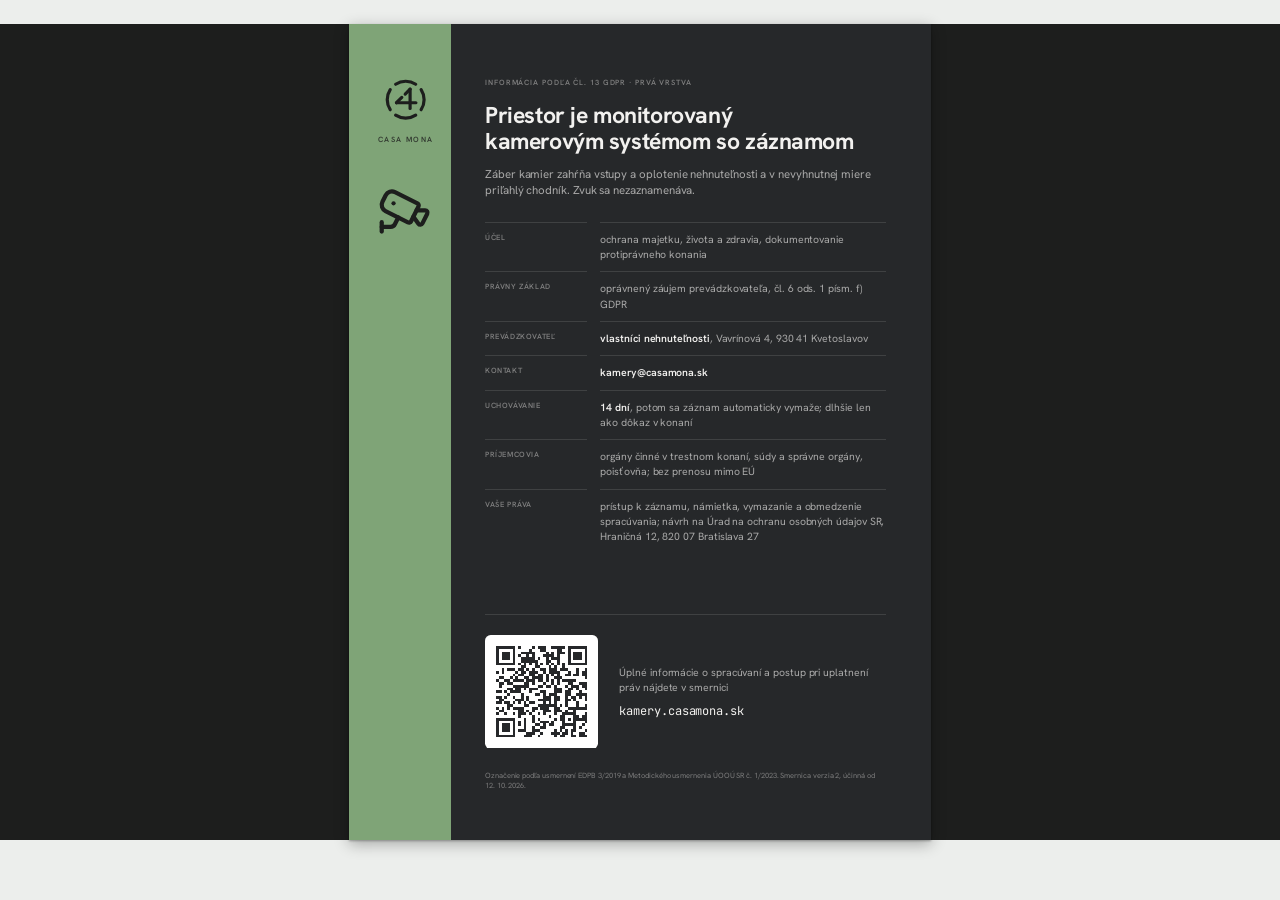
==== commit f2279218: "Rework the monitored-area sign as a dark A5 print-ready PDF Switch the sign to the Casa Mona dark th" ====
--- a/tabula.html
+++ b/tabula.html
@@ -1,5 +1,5 @@
 <!doctype html>
-<html lang="sk">
+<html lang="sk" data-theme="dark">
 <head>
     <meta charset="utf-8">
     <meta name="viewport" content="width=device-width, initial-scale=1">
@@ -12,8 +12,8 @@
 <main class="tabula">
 <aside class="tabula-pruh">
 <svg class="logo" viewBox="0 0 48 48" aria-hidden="true"><g fill="none" stroke="currentColor" stroke-width="3.38" stroke-linecap="round"><path d="M34.62 40.36A19.5 19.5 0 0 1 13.38 40.36"></path><path d="M7.64 34.62A19.5 19.5 0 0 1 7.64 13.38"></path><path d="M13.38 7.64A19.5 19.5 0 0 1 34.62 7.64"></path><path d="M40.36 13.38A19.5 19.5 0 0 1 40.36 34.62"></path></g><g fill="none" stroke="currentColor" stroke-width="4.68" stroke-linecap="round" stroke-linejoin="round" transform="translate(24 24) scale(0.72) translate(-24 -24)"><path d="M30.5 8.5 23.3 15.7"></path><path d="M18.3 20.7 10.5 28.5"></path><path d="M10.5 28.5H39"></path><path d="M30.5 8.5V37"></path></g></svg>
-<svg class="pikto" viewBox="0 0 24 24" fill="none" stroke="currentColor" stroke-width="1.6" stroke-linecap="round" stroke-linejoin="round" role="img" aria-label="Kamerový systém"><path d="M16.75 12h3.632a1 1 0 0 1 .894 1.447l-2.034 4.069a1 1 0 0 1-1.708.134l-2.124-2.97"/><path d="M17.106 9.053a1 1 0 0 1 .447 1.341l-3.106 6.211a1 1 0 0 1-1.342.447L3.61 12.3a2.92 2.92 0 0 1-1.3-3.91L3.69 5.6a2.92 2.92 0 0 1 3.92-1.3z"/><path d="M2 19h3.76a2 2 0 0 0 1.8-1.1L9 15"/><path d="M2 21v-4"/><path d="M7 9h.01"/></svg>
 <span class="znacka">Casa Mona</span>
+<svg class="pikto" viewBox="0 0 24 24" fill="none" stroke="currentColor" stroke-width="1.8" stroke-linecap="round" stroke-linejoin="round" role="img" aria-label="Kamerový systém"><path d="M16.75 12h3.632a1 1 0 0 1 .894 1.447l-2.034 4.069a1 1 0 0 1-1.708.134l-2.124-2.97"/><path d="M17.106 9.053a1 1 0 0 1 .447 1.341l-3.106 6.211a1 1 0 0 1-1.342.447L3.61 12.3a2.92 2.92 0 0 1-1.3-3.91L3.69 5.6a2.92 2.92 0 0 1 3.92-1.3z"/><path d="M2 19h3.76a2 2 0 0 0 1.8-1.1L9 15"/><path d="M2 21v-4"/><path d="M7 9h.01"/></svg>
 </aside>
 <div class="tabula-obsah">
 <p class="tabula-eyebrow">Informácia podľa čl. 13 GDPR · prvá vrstva</p>
--- a/tabula.css
+++ b/tabula.css
@@ -1,27 +1,28 @@
-/* A4 sign marking the monitored area; fonts and colour tokens come from casa-mona/casa-mona.css. */
+/* A5 sign marking the monitored area, dark variant of the Casa Mona design system.
+   Printed with a 3 mm bleed on every side; colour and font tokens come from casa-mona/casa-mona.css. */
 html { background: var(--gray-100); }
 body { margin: 0; font-family: var(--font-ui); color: var(--fg-1); -webkit-font-smoothing: antialiased; }
-.tabula { width: 210mm; min-height: 297mm; margin: 24px auto; background: #FFFFFF; color: #26282A; display: flex; box-sizing: border-box; box-shadow: var(--shadow-1); }
-.tabula-pruh { width: 34mm; flex: none; background: var(--accent); color: #FFFFFF; display: flex; flex-direction: column; align-items: center; padding: 16mm 0; gap: 8mm; }
-.tabula-pruh .logo { width: 16mm; height: 16mm; }
-.tabula-pruh .pikto { width: 20mm; height: 20mm; margin-top: 6mm; }
-.tabula-pruh .znacka { font-size: 9px; font-weight: 600; letter-spacing: .22em; text-transform: uppercase; color: rgba(255,255,255,.72); writing-mode: vertical-rl; transform: rotate(180deg); margin-top: auto; }
-.tabula-obsah { flex: 1; padding: 16mm 16mm 14mm 14mm; display: flex; flex-direction: column; }
-.tabula-eyebrow { font-size: 10px; font-weight: 600; letter-spacing: .12em; text-transform: uppercase; color: var(--fg-3); margin: 0 0 6mm; }
-.tabula h1 { margin: 0 0 4mm; font-size: 30px; font-weight: 700; letter-spacing: -.018em; line-height: 1.12; text-wrap: balance; }
-.tabula-sub { margin: 0 0 9mm; font-size: 15px; color: var(--fg-2); line-height: 1.45; }
-.tabula dl { margin: 0; display: grid; grid-template-columns: 38mm 1fr; column-gap: 5mm; row-gap: 0; font-size: 13.5px; }
-.tabula dt { padding: 3.2mm 0; border-top: 1px solid var(--separator); font-size: 10px; font-weight: 600; letter-spacing: .08em; text-transform: uppercase; color: var(--fg-3); }
-.tabula dd { margin: 0; padding: 3.2mm 0; border-top: 1px solid var(--separator); color: #26282A; line-height: 1.45; }
-.tabula dd b { font-weight: 600; }
-.tabula-qr { margin-top: auto; padding-top: 8mm; display: flex; align-items: center; gap: 8mm; border-top: 1px solid var(--separator); }
-.tabula-qr svg { width: 34mm; height: 34mm; flex: none; }
-.tabula-qr p { margin: 0; font-size: 13.5px; color: var(--fg-2); line-height: 1.5; }
-.tabula-qr .url { display: block; margin-top: 2mm; font-family: var(--font-mono); font-size: 15px; color: #26282A; }
-.tabula-pata { margin-top: 8mm; font-size: 10px; color: var(--fg-3); }
+.tabula { width: 154mm; min-height: 216mm; margin: 24px auto; background: var(--gray-900); color: var(--fg-1); display: flex; box-sizing: border-box; box-shadow: var(--shadow-1); }
+.tabula-pruh { width: 27mm; flex: none; background: var(--accent); color: var(--btn-fg); display: flex; flex-direction: column; align-items: center; padding: 14mm 0 11mm 3mm; gap: 3mm; }
+.tabula-pruh .logo { width: 12mm; height: 12mm; }
+.tabula-pruh .pikto { width: 15mm; height: 15mm; margin-top: 7mm; }
+.tabula-pruh .znacka { font-size: 7.5px; font-weight: 600; letter-spacing: .18em; text-transform: uppercase; color: rgba(29,30,29,.78); white-space: nowrap; }
+.tabula-obsah { flex: 1; padding: 14mm 12mm 11mm 9mm; display: flex; flex-direction: column; }
+.tabula-eyebrow { font-size: 7.5px; font-weight: 600; letter-spacing: .12em; text-transform: uppercase; color: var(--fg-3); margin: 0 0 4mm; }
+.tabula h1 { margin: 0 0 3mm; font-size: 23px; font-weight: 700; letter-spacing: -.018em; line-height: 1.12; text-wrap: balance; }
+.tabula-sub { margin: 0 0 6mm; font-size: 11.5px; color: var(--fg-2); line-height: 1.45; }
+.tabula dl { margin: 0; display: grid; grid-template-columns: 27mm 1fr; column-gap: 3.5mm; row-gap: 0; font-size: 10.5px; }
+.tabula dt { padding: 2.4mm 0; border-top: 1px solid var(--separator); font-size: 7.5px; font-weight: 600; letter-spacing: .08em; text-transform: uppercase; color: var(--fg-3); }
+.tabula dd { margin: 0; padding: 2.4mm 0; border-top: 1px solid var(--separator); color: var(--fg-2); line-height: 1.45; }
+.tabula dd b { font-weight: 600; color: var(--fg-1); }
+.tabula-qr { margin-top: auto; padding-top: 5.5mm; display: flex; align-items: center; gap: 5.5mm; border-top: 1px solid var(--separator); }
+.tabula-qr svg { width: 30mm; height: 30mm; flex: none; border-radius: 1.5mm; }
+.tabula-qr p { margin: 0; font-size: 10.5px; color: var(--fg-2); line-height: 1.5; }
+.tabula-qr .url { display: block; margin-top: 1.5mm; font-family: var(--font-mono); font-size: 12px; color: var(--fg-1); }
+.tabula-pata { margin-top: 5.5mm; font-size: 7.5px; color: var(--fg-3); }
 @media print {
-  @page { size: A4; margin: 0; }
+  @page { size: 154mm 216mm; margin: 0; }
   html { background: none; }
-  .tabula { margin: 0; box-shadow: none; min-height: 297mm; }
-  .tabula-pruh { -webkit-print-color-adjust: exact; print-color-adjust: exact; }
+  .tabula { margin: 0; box-shadow: none; min-height: 216mm; }
+  .tabula, .tabula-pruh, .tabula-qr svg { -webkit-print-color-adjust: exact; print-color-adjust: exact; }
 }
